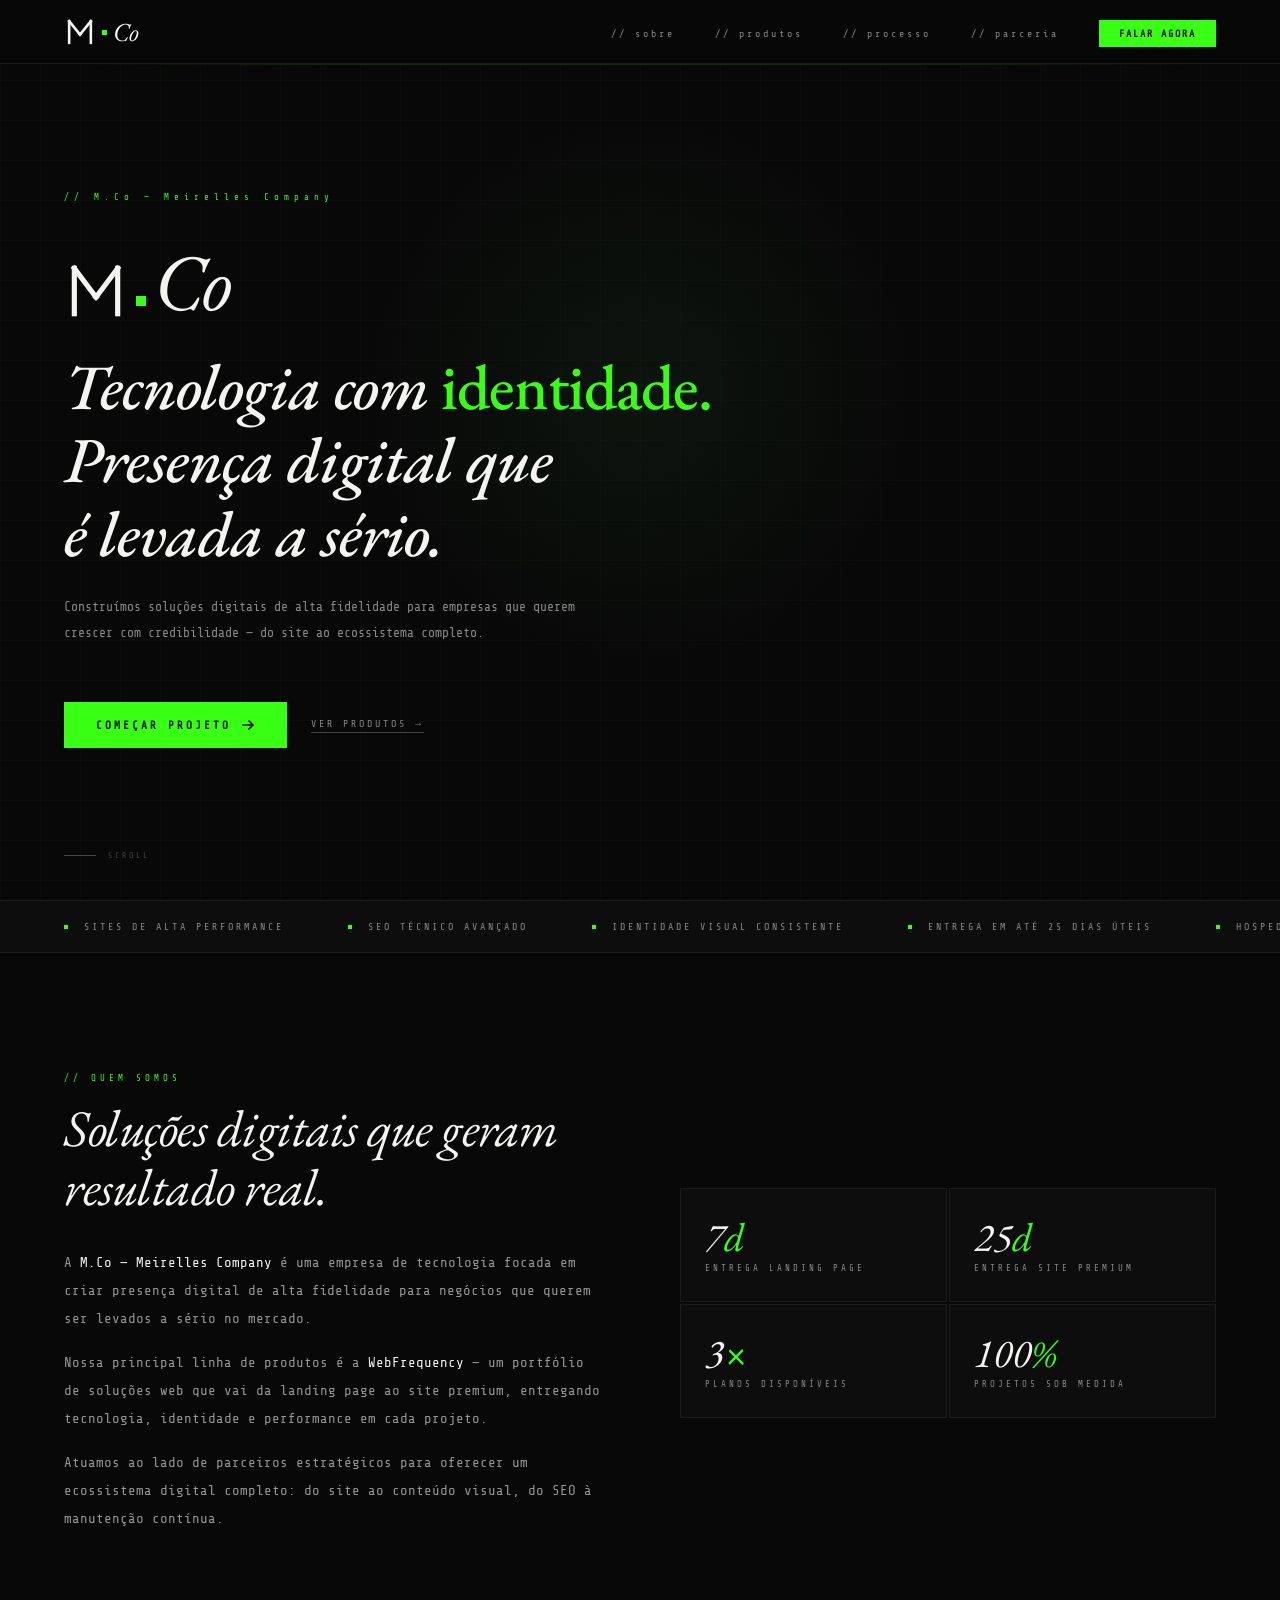
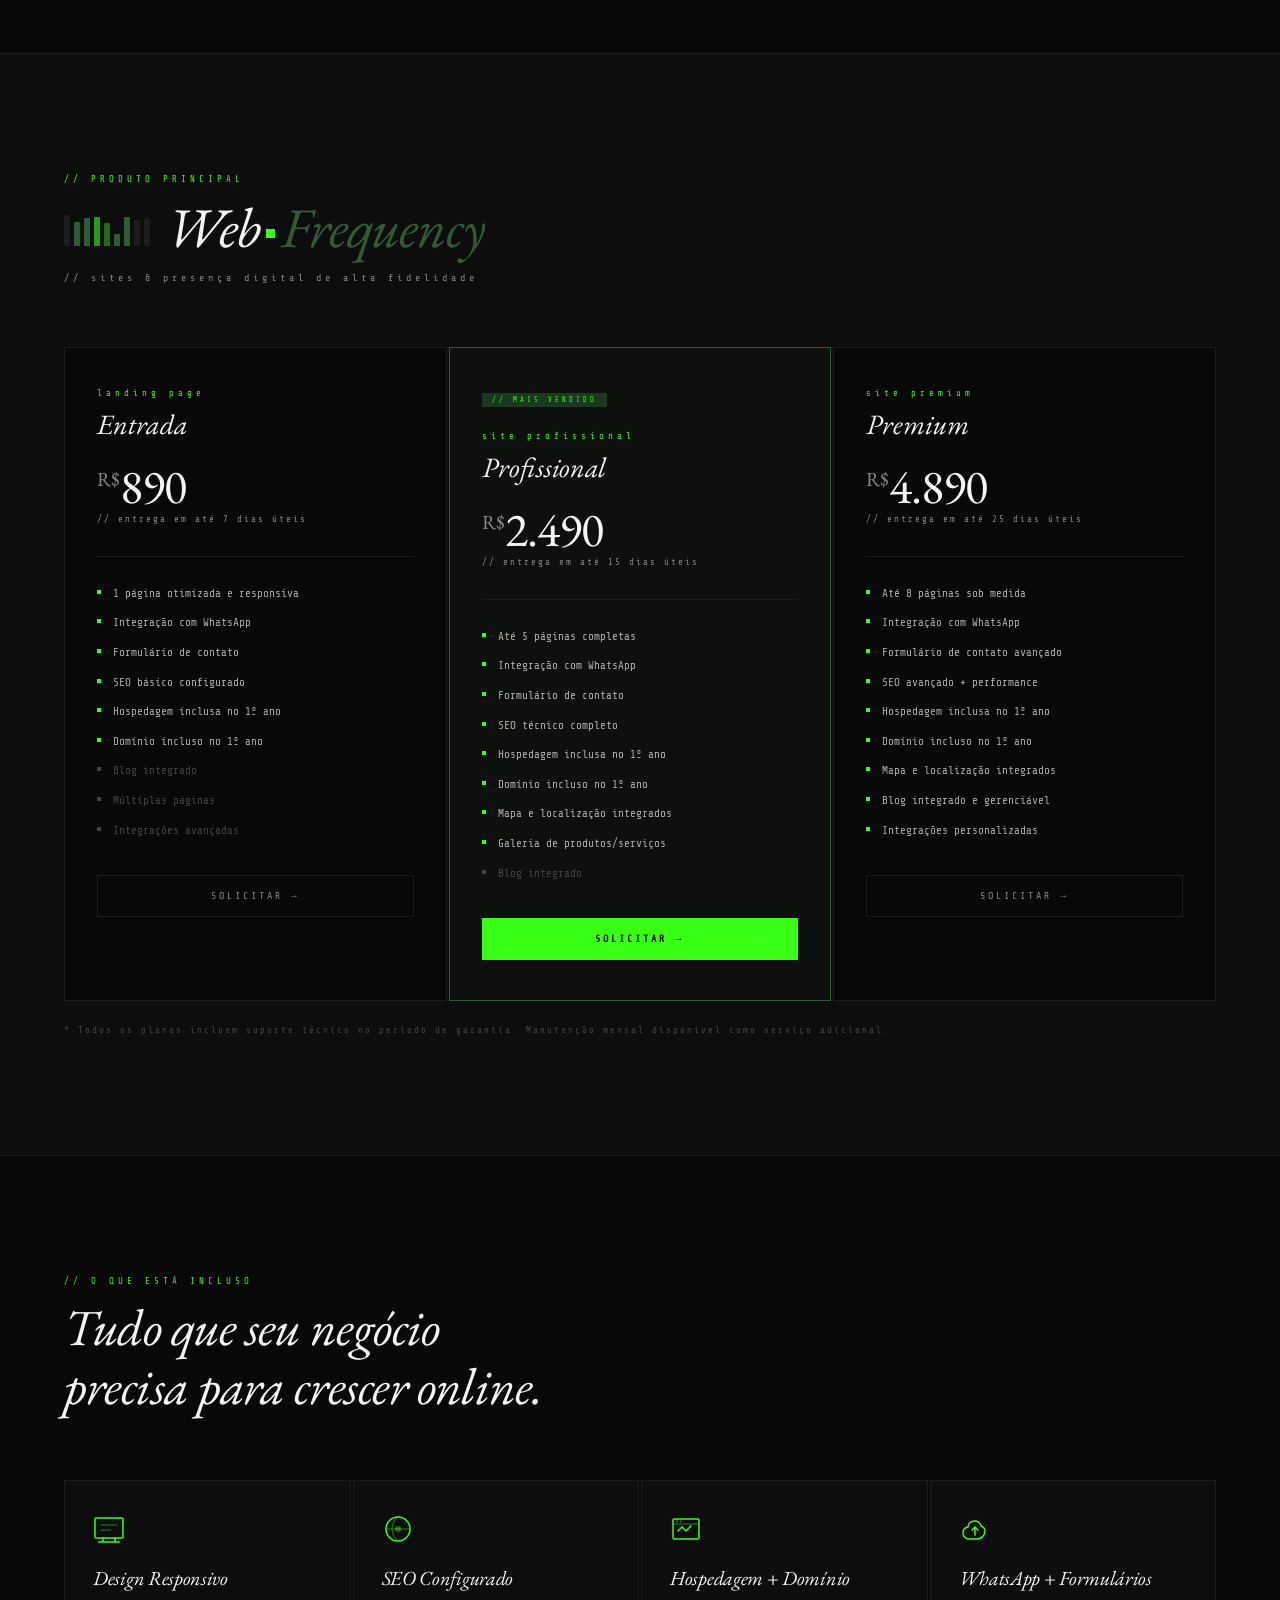
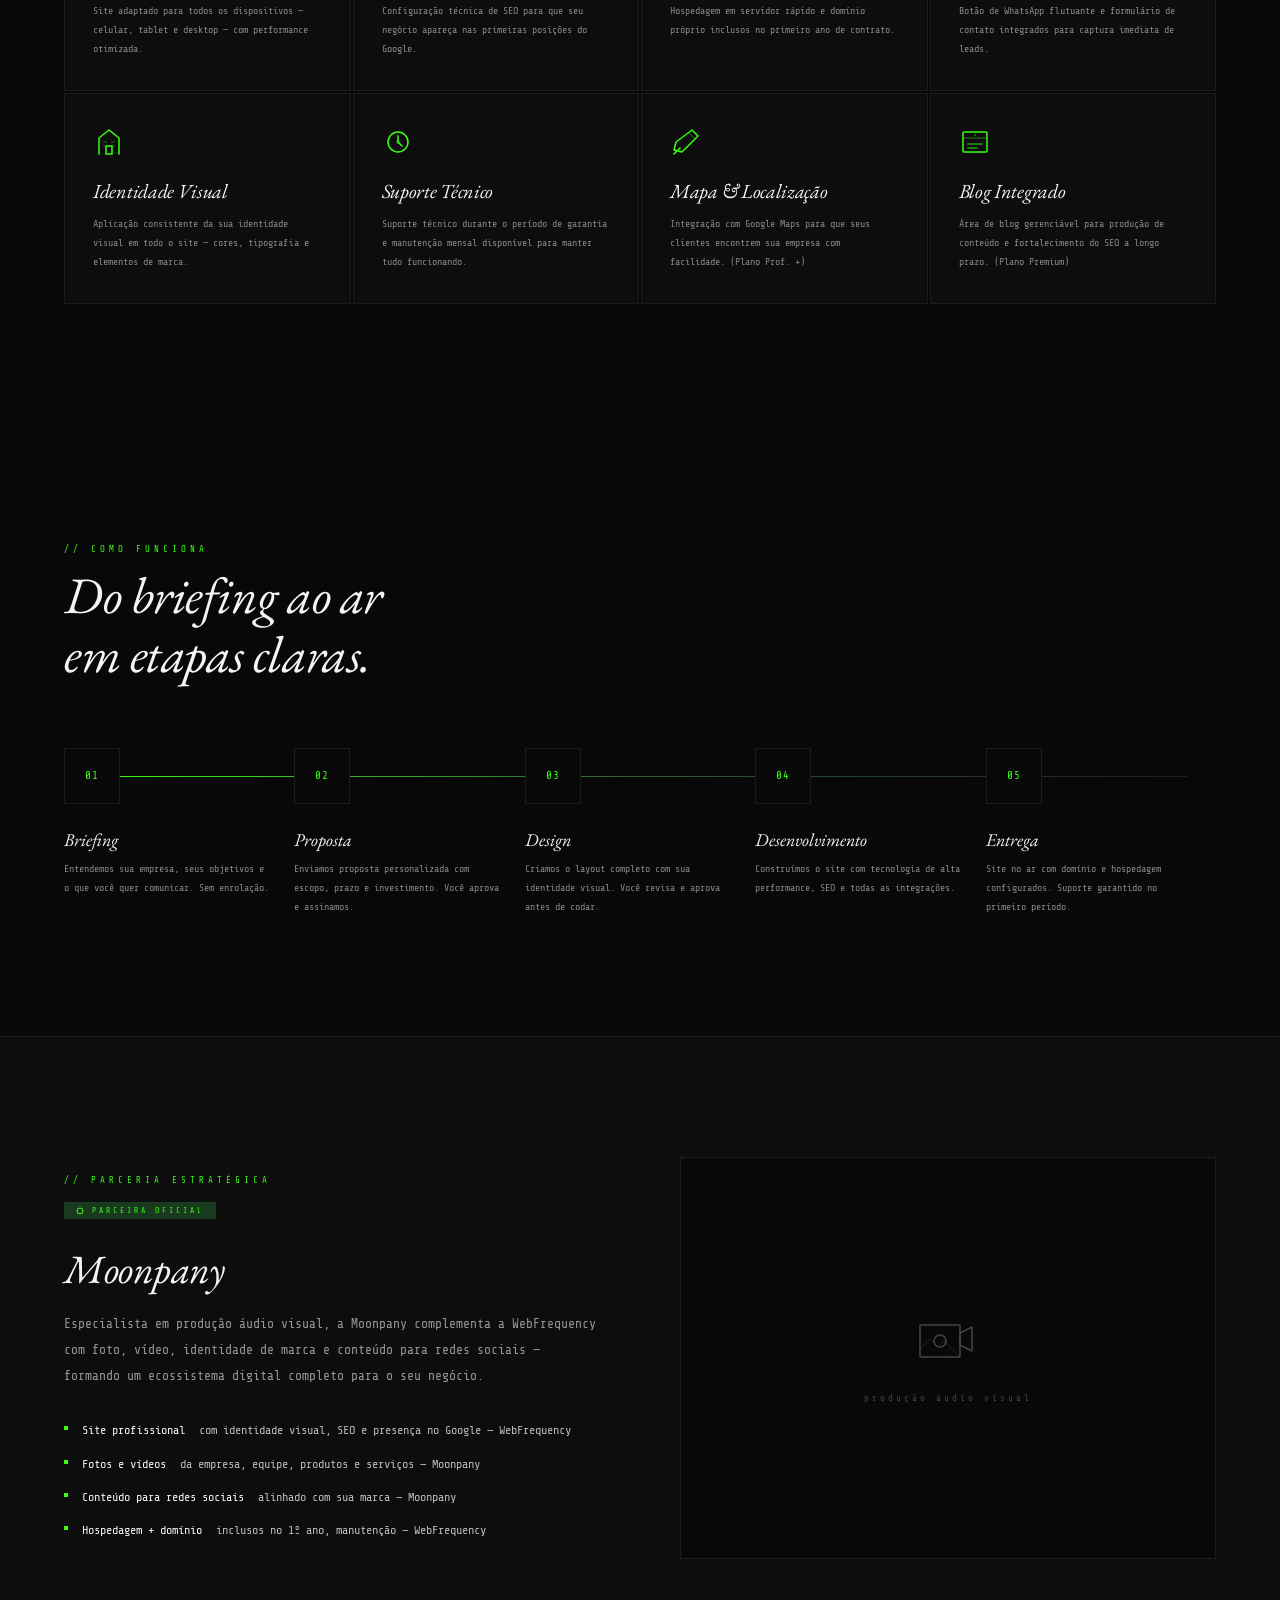
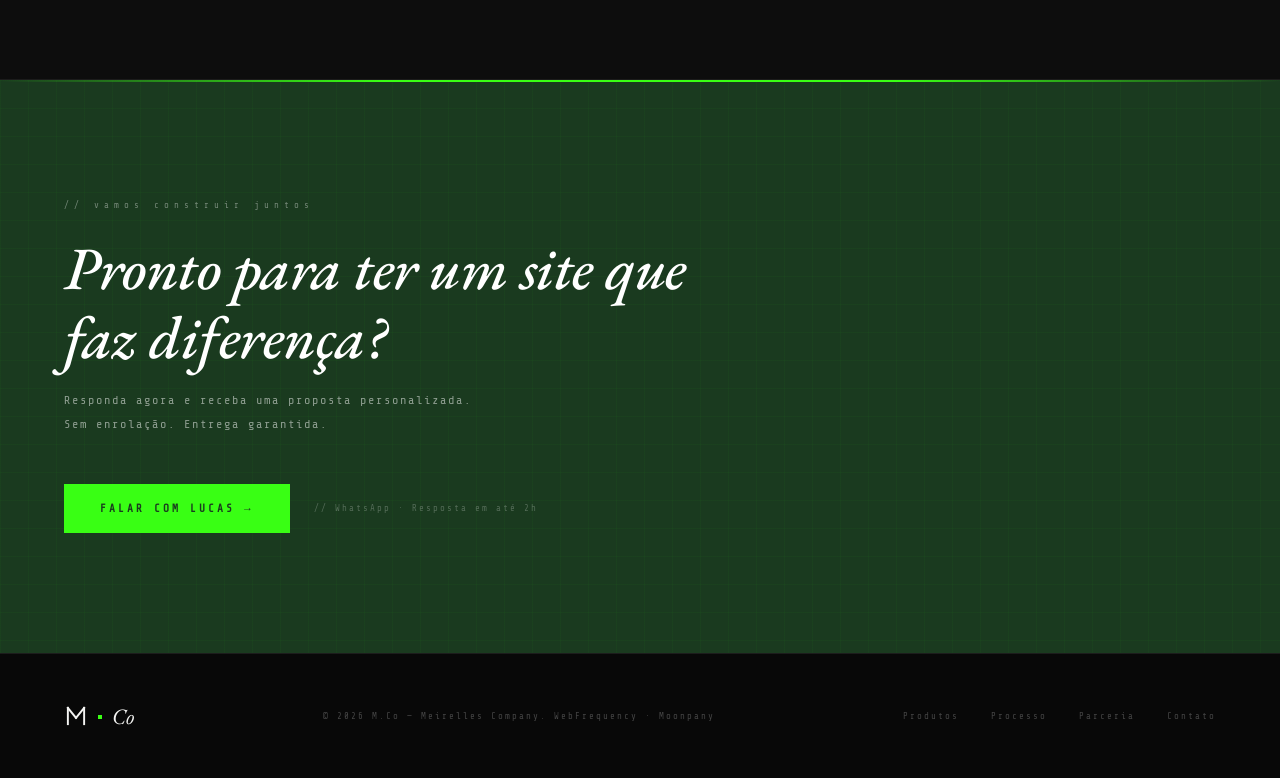
==== Index.html @ e3009887 "Add files via upload" ====
<!DOCTYPE html>
<html lang="pt-BR">
<head>
<meta charset="UTF-8">
<meta name="viewport" content="width=device-width, initial-scale=1.0">
<title>M.Co — Tecnologia com Identidade</title>
<link href="https://fonts.googleapis.com/css2?family=EB+Garamond:ital,wght@0,400;0,500;0,600;1,400;1,500;1,600&family=Share+Tech+Mono&display=swap" rel="stylesheet">
<style>
:root {
  --black:    #080808;
  --ink:      #0D0D0D;
  --white:    #F4F4F2;
  --neon:     #39FF14;
  --green:    #1A3A1F;
  --green-m:  #2D5C35;
  --gray:     #888;
  --gray-dim: #444;
  --border:   #1C1C1C;
  --border-2: #242424;
}

* { margin: 0; padding: 0; box-sizing: border-box; -webkit-font-smoothing: antialiased; }

html { scroll-behavior: smooth; }

body {
  background: var(--black);
  color: var(--white);
  font-family: 'Share Tech Mono', monospace;
  overflow-x: hidden;
}

/* ── UTILITIES ── */
.neon { color: var(--neon); }
.label {
  font-size: 9px;
  color: var(--neon);
  letter-spacing: 4px;
  text-transform: uppercase;
}
.section-divider {
  width: 100%;
  height: 1px;
  background: var(--border);
}

/* ── NAV ── */
nav {
  position: fixed;
  top: 0; left: 0; right: 0;
  z-index: 100;
  display: flex;
  align-items: center;
  justify-content: space-between;
  padding: 0 64px;
  height: 64px;
  background: rgba(8,8,8,0.85);
  backdrop-filter: blur(12px);
  border-bottom: 1px solid var(--border);
}

.nav-logo {
  display: flex;
  align-items: center;
  gap: 6px;
  text-decoration: none;
}

.nav-logo svg { flex-shrink: 0; }

.nav-logo-dot {
  width: 5px; height: 5px;
  background: var(--neon);
  margin-bottom: -2px;
}

.nav-logo-co {
  font-family: 'EB Garamond', serif;
  font-style: italic;
  font-size: 26px;
  color: var(--white);
  line-height: 1;
  letter-spacing: -0.5px;
}

.nav-links {
  display: flex;
  align-items: center;
  gap: 40px;
  list-style: none;
}

.nav-links a {
  font-size: 10px;
  color: var(--gray);
  text-decoration: none;
  letter-spacing: 3px;
  transition: color 0.2s;
}

.nav-links a:hover { color: var(--white); }

.nav-cta {
  background: var(--neon) !important;
  color: var(--black) !important;
  padding: 8px 20px !important;
  font-weight: 700 !important;
  letter-spacing: 2px !important;
}

/* ── HERO ── */
.hero {
  min-height: 100vh;
  display: flex;
  flex-direction: column;
  justify-content: center;
  padding: 120px 64px 80px;
  position: relative;
  overflow: hidden;
}

/* Grid background */
.hero::before {
  content: '';
  position: absolute; inset: 0;
  background-image:
    linear-gradient(rgba(57,255,20,.025) 1px, transparent 1px),
    linear-gradient(90deg, rgba(57,255,20,.025) 1px, transparent 1px);
  background-size: 40px 40px;
  pointer-events: none;
}

/* Neon top line */
.hero::after {
  content: '';
  position: absolute;
  top: 64px; left: 0; right: 0;
  height: 1px;
  background: linear-gradient(90deg, transparent 5%, var(--neon) 30%, var(--neon) 70%, transparent 95%);
  opacity: 0.15;
  pointer-events: none;
}

.hero-glow {
  position: absolute;
  top: 10%; left: 50%;
  transform: translateX(-50%);
  width: 600px; height: 600px;
  background: radial-gradient(circle, rgba(26,58,31,.25) 0%, transparent 65%);
  pointer-events: none;
}

.hero-inner {
  position: relative;
  z-index: 1;
  max-width: 1200px;
}

.hero-eyebrow {
  font-size: 9px;
  color: var(--neon);
  letter-spacing: 5px;
  margin-bottom: 40px;
  opacity: 0;
  animation: fadeUp 0.8s 0.2s forwards;
}

.hero-logo-mark {
  display: flex;
  align-items: flex-end;
  gap: 8px;
  margin-bottom: 28px;
  opacity: 0;
  animation: fadeUp 0.8s 0.35s forwards;
}

.hero-dot {
  width: 10px; height: 10px;
  background: var(--neon);
  flex-shrink: 0;
  margin-bottom: 16px;
}

.hero-co {
  font-family: 'EB Garamond', serif;
  font-style: italic;
  font-size: 80px;
  font-weight: 400;
  color: var(--white);
  line-height: 1;
  letter-spacing: -2px;
}

.hero-headline {
  font-family: 'EB Garamond', serif;
  font-style: italic;
  font-size: clamp(36px, 5vw, 64px);
  font-weight: 500;
  color: var(--white);
  line-height: 1.15;
  letter-spacing: -1px;
  max-width: 780px;
  margin-bottom: 24px;
  opacity: 0;
  animation: fadeUp 0.8s 0.5s forwards;
}

.hero-headline em {
  font-style: normal;
  color: var(--neon);
}

.hero-sub {
  font-size: 13px;
  color: rgba(244,244,242,.55);
  line-height: 2;
  max-width: 520px;
  margin-bottom: 56px;
  opacity: 0;
  animation: fadeUp 0.8s 0.65s forwards;
}

.hero-actions {
  display: flex;
  align-items: center;
  gap: 24px;
  opacity: 0;
  animation: fadeUp 0.8s 0.8s forwards;
}

.btn-primary {
  display: inline-flex;
  align-items: center;
  gap: 10px;
  background: var(--neon);
  color: var(--black);
  text-decoration: none;
  font-size: 11px;
  font-weight: 700;
  letter-spacing: 3px;
  padding: 16px 32px;
  transition: opacity 0.2s, transform 0.2s;
}

.btn-primary:hover { opacity: 0.88; transform: translateY(-1px); }

.btn-ghost {
  display: inline-flex;
  align-items: center;
  gap: 8px;
  color: var(--gray);
  text-decoration: none;
  font-size: 10px;
  letter-spacing: 3px;
  border-bottom: 1px solid var(--gray-dim);
  padding-bottom: 2px;
  transition: color 0.2s, border-color 0.2s;
}

.btn-ghost:hover { color: var(--white); border-color: var(--white); }

.hero-scroll {
  position: absolute;
  bottom: 40px;
  left: 64px;
  display: flex;
  align-items: center;
  gap: 12px;
  opacity: 0;
  animation: fadeUp 0.8s 1.1s forwards;
}

.scroll-line {
  width: 32px; height: 1px;
  background: var(--gray-dim);
}

.scroll-text {
  font-size: 8px;
  color: var(--gray-dim);
  letter-spacing: 3px;
}

/* ── MANIFESTO STRIP ── */
.strip {
  border-top: 1px solid var(--border);
  border-bottom: 1px solid var(--border);
  padding: 20px 64px;
  display: flex;
  align-items: center;
  gap: 64px;
  overflow: hidden;
  background: var(--ink);
}

.strip-item {
  display: flex;
  align-items: center;
  gap: 16px;
  white-space: nowrap;
  flex-shrink: 0;
}

.strip-dot {
  width: 4px; height: 4px;
  background: var(--neon);
  flex-shrink: 0;
}

.strip-text {
  font-size: 10px;
  color: var(--gray);
  letter-spacing: 3px;
}

/* ── SECTION BASE ── */
section {
  padding: 120px 64px;
  position: relative;
}

.section-header {
  margin-bottom: 64px;
}

.section-title {
  font-family: 'EB Garamond', serif;
  font-style: italic;
  font-size: clamp(32px, 4vw, 52px);
  font-weight: 400;
  color: var(--white);
  line-height: 1.15;
  letter-spacing: -0.5px;
  margin-top: 12px;
}

/* ── SOBRE / INTRO ── */
.sobre-grid {
  display: grid;
  grid-template-columns: 1fr 1fr;
  gap: 80px;
  align-items: center;
  max-width: 1200px;
}

.sobre-body {
  font-size: 14px;
  color: rgba(244,244,242,.6);
  line-height: 2;
}

.sobre-body p + p { margin-top: 16px; }

.sobre-body strong { color: var(--white); font-weight: 400; }

.sobre-stats {
  display: grid;
  grid-template-columns: 1fr 1fr;
  gap: 2px;
}

.stat-card {
  background: var(--ink);
  border: 1px solid var(--border);
  padding: 28px 24px;
  position: relative;
  overflow: hidden;
}

.stat-card::before {
  content: '';
  position: absolute;
  top: 0; left: 0;
  width: 2px; height: 100%;
  background: var(--neon);
  opacity: 0;
  transition: opacity 0.3s;
}

.stat-card:hover::before { opacity: 1; }

.stat-num {
  font-family: 'EB Garamond', serif;
  font-style: italic;
  font-size: 40px;
  color: var(--white);
  line-height: 1;
  margin-bottom: 6px;
}

.stat-num span { color: var(--neon); }

.stat-label {
  font-size: 9px;
  color: var(--gray);
  letter-spacing: 3px;
}

/* ── WEBFREQUENCY ── */
.wf-section {
  background: var(--ink);
  border-top: 1px solid var(--border);
  border-bottom: 1px solid var(--border);
}

.wf-header {
  display: flex;
  align-items: center;
  gap: 16px;
  margin-bottom: 16px;
}

.wf-eq {
  display: flex;
  align-items: flex-end;
  gap: 4px;
  height: 36px;
}

.eq-bar { border-radius: 1px 1px 0 0; transition: height 0.4s ease; }

.wf-name {
  font-family: 'EB Garamond', serif;
  font-style: italic;
  font-size: clamp(36px, 5vw, 56px);
  font-weight: 400;
  line-height: 1;
  letter-spacing: -1px;
}

.wf-name .web { color: var(--white); }
.wf-name .sep {
  display: inline-block;
  width: 9px; height: 9px;
  background: var(--neon);
  margin: 0 6px 4px;
  vertical-align: middle;
}
.wf-name .freq { color: var(--green-m); }

.wf-tagline {
  font-size: 10px;
  color: var(--gray);
  letter-spacing: 4px;
  margin-bottom: 64px;
}

/* Planos */
.plans-grid {
  display: grid;
  grid-template-columns: repeat(3, 1fr);
  gap: 2px;
  max-width: 1200px;
}

.plan-card {
  background: var(--black);
  border: 1px solid var(--border);
  padding: 40px 32px;
  position: relative;
  overflow: hidden;
  transition: border-color 0.3s;
  cursor: default;
}

.plan-card:hover { border-color: var(--gray-dim); }

.plan-card.featured {
  border-color: var(--green-m);
  background: rgba(26,58,31,.08);
}

.plan-card.featured:hover { border-color: var(--neon); }

.plan-badge {
  display: inline-block;
  background: var(--green);
  color: var(--neon);
  font-size: 7px;
  letter-spacing: 3px;
  padding: 3px 10px;
  margin-bottom: 24px;
}

.plan-name-label {
  font-size: 9px;
  color: var(--neon);
  letter-spacing: 4px;
  margin-bottom: 8px;
}

.plan-name {
  font-family: 'EB Garamond', serif;
  font-style: italic;
  font-size: 28px;
  color: var(--white);
  margin-bottom: 4px;
}

.plan-price {
  font-family: 'EB Garamond', serif;
  font-size: 48px;
  color: var(--white);
  line-height: 1;
  margin: 20px 0 4px;
  letter-spacing: -1px;
}

.plan-price sup {
  font-size: 20px;
  vertical-align: super;
  letter-spacing: 0;
  color: var(--gray);
}

.plan-prazo {
  font-size: 9px;
  color: var(--gray);
  letter-spacing: 2px;
  margin-bottom: 32px;
}

.plan-divider {
  height: 1px;
  background: var(--border);
  margin-bottom: 28px;
}

.plan-features {
  list-style: none;
  display: flex;
  flex-direction: column;
  gap: 12px;
}

.plan-features li {
  display: flex;
  align-items: flex-start;
  gap: 12px;
  font-size: 11px;
  color: rgba(244,244,242,.7);
  line-height: 1.6;
}

.plan-features li::before {
  content: '';
  display: block;
  width: 4px; height: 4px;
  background: var(--neon);
  flex-shrink: 0;
  margin-top: 5px;
}

.plan-features li.muted { color: var(--gray-dim); }
.plan-features li.muted::before { background: var(--gray-dim); }

.plan-cta {
  display: block;
  text-align: center;
  margin-top: 36px;
  padding: 14px;
  font-size: 10px;
  letter-spacing: 3px;
  text-decoration: none;
  border: 1px solid var(--border);
  color: var(--gray);
  transition: all 0.2s;
}

.plan-cta:hover {
  border-color: var(--neon);
  color: var(--neon);
}

.plan-card.featured .plan-cta {
  background: var(--neon);
  border-color: var(--neon);
  color: var(--black);
  font-weight: 700;
}

.plan-card.featured .plan-cta:hover { opacity: 0.88; }

/* ── INCLUSO ── */
.incluso-grid {
  display: grid;
  grid-template-columns: repeat(4, 1fr);
  gap: 2px;
  max-width: 1200px;
}

.incluso-card {
  background: var(--ink);
  border: 1px solid var(--border);
  padding: 32px 28px;
  position: relative;
  overflow: hidden;
  transition: border-color 0.3s;
}

.incluso-card:hover { border-color: var(--gray-dim); }

.incluso-icon {
  margin-bottom: 20px;
}

.incluso-icon svg { display: block; }

.incluso-title {
  font-family: 'EB Garamond', serif;
  font-style: italic;
  font-size: 20px;
  color: var(--white);
  margin-bottom: 10px;
  letter-spacing: -0.3px;
}

.incluso-desc {
  font-size: 10px;
  color: var(--gray);
  line-height: 1.9;
}

/* ── PROCESSO ── */
.processo-section { background: var(--black); }

.processo-steps {
  display: grid;
  grid-template-columns: repeat(5, 1fr);
  gap: 0;
  max-width: 1200px;
  position: relative;
}

.processo-steps::before {
  content: '';
  position: absolute;
  top: 28px; left: 28px; right: 28px;
  height: 1px;
  background: linear-gradient(90deg, var(--neon), var(--green-m), var(--border));
  pointer-events: none;
}

.step {
  padding: 0 24px 0 0;
  position: relative;
  z-index: 1;
}

.step-num {
  width: 56px; height: 56px;
  border: 1px solid var(--border);
  display: flex;
  align-items: center;
  justify-content: center;
  font-size: 11px;
  color: var(--neon);
  letter-spacing: 1px;
  background: var(--black);
  margin-bottom: 24px;
}

.step-title {
  font-family: 'EB Garamond', serif;
  font-style: italic;
  font-size: 18px;
  color: var(--white);
  margin-bottom: 8px;
}

.step-desc {
  font-size: 10px;
  color: var(--gray);
  line-height: 1.9;
}

/* ── MOONPANY PARCERIA ── */
.moonpany-section {
  background: var(--ink);
  border-top: 1px solid var(--border);
  border-bottom: 1px solid var(--border);
}

.moonpany-inner {
  display: grid;
  grid-template-columns: 1fr 1fr;
  gap: 80px;
  align-items: center;
  max-width: 1200px;
}

.moonpany-badge {
  display: inline-flex;
  align-items: center;
  gap: 8px;
  background: var(--green);
  color: var(--neon);
  font-size: 8px;
  letter-spacing: 3px;
  padding: 4px 12px;
  margin-bottom: 24px;
}

.moonpany-title {
  font-family: 'EB Garamond', serif;
  font-style: italic;
  font-size: 40px;
  color: var(--white);
  letter-spacing: -0.5px;
  margin-bottom: 16px;
}

.moonpany-desc {
  font-size: 13px;
  color: rgba(244,244,242,.6);
  line-height: 2;
  margin-bottom: 32px;
}

.moonpany-list {
  list-style: none;
  display: flex;
  flex-direction: column;
  gap: 14px;
}

.moonpany-list li {
  display: flex;
  align-items: flex-start;
  gap: 14px;
  font-size: 12px;
  color: rgba(244,244,242,.75);
  line-height: 1.6;
}

.moonpany-list li::before {
  content: '';
  display: block;
  width: 4px; height: 4px;
  background: var(--neon);
  flex-shrink: 0;
  margin-top: 5px;
}

.moonpany-list li strong { color: var(--white); font-weight: 400; }

.moonpany-visual {
  background: var(--black);
  border: 1px solid var(--border);
  aspect-ratio: 4/3;
  display: flex;
  align-items: center;
  justify-content: center;
  position: relative;
  overflow: hidden;
}

.moonpany-visual::before {
  content: '';
  position: absolute; inset: 0;
  background-image:
    linear-gradient(rgba(57,255,20,.02) 1px, transparent 1px),
    linear-gradient(90deg, rgba(57,255,20,.02) 1px, transparent 1px);
  background-size: 24px 24px;
}

.moonpany-placeholder {
  position: relative;
  z-index: 1;
  text-align: center;
}

.moonpany-placeholder p {
  font-size: 9px;
  color: var(--gray-dim);
  letter-spacing: 3px;
  margin-top: 12px;
}

/* ── CTA ── */
.cta-section {
  background: var(--green);
  position: relative;
  overflow: hidden;
  padding: 120px 64px;
}

.cta-section::before {
  content: '';
  position: absolute;
  top: 0; left: 0; right: 0;
  height: 2px;
  background: linear-gradient(90deg, transparent, var(--neon) 30%, var(--neon) 70%, transparent);
}

.cta-section::after {
  content: '';
  position: absolute; inset: 0;
  background-image:
    linear-gradient(rgba(57,255,20,.03) 1px, transparent 1px),
    linear-gradient(90deg, rgba(57,255,20,.03) 1px, transparent 1px);
  background-size: 28px 28px;
  pointer-events: none;
}

.cta-inner {
  position: relative;
  z-index: 1;
  max-width: 700px;
}

.cta-eyebrow {
  font-size: 9px;
  color: rgba(255,255,255,.4);
  letter-spacing: 5px;
  margin-bottom: 24px;
}

.cta-title {
  font-family: 'EB Garamond', serif;
  font-style: italic;
  font-size: clamp(36px, 5vw, 60px);
  font-weight: 500;
  color: #fff;
  line-height: 1.15;
  letter-spacing: -0.5px;
  margin-bottom: 16px;
}

.cta-sub {
  font-size: 12px;
  color: rgba(255,255,255,.5);
  letter-spacing: 2px;
  line-height: 2;
  margin-bottom: 48px;
}

.cta-actions {
  display: flex;
  align-items: center;
  gap: 24px;
  flex-wrap: wrap;
}

.cta-btn {
  display: inline-flex;
  align-items: center;
  gap: 10px;
  background: var(--neon);
  color: var(--green);
  text-decoration: none;
  font-size: 11px;
  font-weight: 700;
  letter-spacing: 3px;
  padding: 18px 36px;
  transition: opacity 0.2s;
}

.cta-btn:hover { opacity: 0.88; }

.cta-note {
  font-size: 9px;
  color: rgba(255,255,255,.25);
  letter-spacing: 2px;
}

/* ── FOOTER ── */
footer {
  background: var(--black);
  border-top: 1px solid var(--border);
  padding: 48px 64px;
  display: flex;
  align-items: center;
  justify-content: space-between;
}

.footer-logo {
  display: flex;
  align-items: center;
  gap: 6px;
}

.footer-logo-co {
  font-family: 'EB Garamond', serif;
  font-style: italic;
  font-size: 22px;
  color: var(--white);
}

.footer-copy {
  font-size: 9px;
  color: var(--gray-dim);
  letter-spacing: 2px;
}

.footer-links {
  display: flex;
  gap: 32px;
}

.footer-links a {
  font-size: 9px;
  color: var(--gray-dim);
  text-decoration: none;
  letter-spacing: 2px;
  transition: color 0.2s;
}

.footer-links a:hover { color: var(--gray); }

/* ── ANIMATIONS ── */
@keyframes fadeUp {
  from { opacity: 0; transform: translateY(20px); }
  to   { opacity: 1; transform: translateY(0); }
}

@keyframes eqPulse {
  0%, 100% { height: var(--h1); }
  50% { height: var(--h2); }
}

.reveal {
  opacity: 0;
  transform: translateY(24px);
  transition: opacity 0.7s ease, transform 0.7s ease;
}

.reveal.visible {
  opacity: 1;
  transform: translateY(0);
}

/* ── RESPONSIVE (tablet) ── */
@media (max-width: 1024px) {
  nav { padding: 0 32px; }
  .nav-links { display: none; }
  section { padding: 80px 32px; }
  .hero { padding: 100px 32px 60px; }
  .strip { padding: 16px 32px; gap: 32px; }
  .sobre-grid { grid-template-columns: 1fr; gap: 48px; }
  .plans-grid { grid-template-columns: 1fr; max-width: 480px; }
  .incluso-grid { grid-template-columns: 1fr 1fr; }
  .processo-steps { grid-template-columns: 1fr 1fr; }
  .processo-steps::before { display: none; }
  .moonpany-inner { grid-template-columns: 1fr; gap: 40px; }
  .cta-section { padding: 80px 32px; }
  footer { padding: 40px 32px; flex-direction: column; gap: 24px; text-align: center; }
  .footer-logo { justify-content: center; }
}

@media (max-width: 640px) {
  section { padding: 64px 24px; }
  .hero { padding: 80px 24px 40px; }
  .hero-co { font-size: 56px; }
  .strip { display: none; }
  .incluso-grid { grid-template-columns: 1fr; }
  .processo-steps { grid-template-columns: 1fr; }
  .hero-scroll { left: 24px; }
  footer { padding: 32px 24px; }
  .footer-links { flex-direction: column; align-items: center; gap: 12px; }
}
</style>
</head>
<body>

<!-- ══ NAV ══ -->
<nav>
  <a href="#" class="nav-logo">
    <svg width="32" height="32" viewBox="0 0 62 62" fill="none">
      <line x1="10" y1="52" x2="10" y2="10" stroke="#F4F4F2" stroke-width="5" stroke-linecap="square"/>
      <line x1="10" y1="10" x2="31" y2="36" stroke="#F4F4F2" stroke-width="5" stroke-linecap="square"/>
      <line x1="31" y1="36" x2="52" y2="10" stroke="#F4F4F2" stroke-width="5" stroke-linecap="square"/>
      <line x1="52" y1="10" x2="52" y2="52" stroke="#F4F4F2" stroke-width="5" stroke-linecap="square"/>
    </svg>
    <div class="nav-logo-dot"></div>
    <span class="nav-logo-co">Co</span>
  </a>
  <ul class="nav-links">
    <li><a href="#sobre">// sobre</a></li>
    <li><a href="#webfrequency">// produtos</a></li>
    <li><a href="#processo">// processo</a></li>
    <li><a href="#parceria">// parceria</a></li>
    <li><a href="#contato" class="nav-cta">FALAR AGORA</a></li>
  </ul>
</nav>

<!-- ══ HERO ══ -->
<div class="hero" id="hero">
  <div class="hero-glow"></div>
  <div class="hero-inner">
    <div class="hero-eyebrow">// M.Co — Meirelles Company</div>
    <div class="hero-logo-mark">
      <svg width="64" height="64" viewBox="0 0 62 62" fill="none">
        <line x1="10" y1="54" x2="10" y2="10" stroke="#F4F4F2" stroke-width="5" stroke-linecap="square"/>
        <line x1="10" y1="10" x2="31" y2="38" stroke="#F4F4F2" stroke-width="5" stroke-linecap="square"/>
        <line x1="31" y1="38" x2="52" y2="10" stroke="#F4F4F2" stroke-width="5" stroke-linecap="square"/>
        <line x1="52" y1="10" x2="52" y2="54" stroke="#F4F4F2" stroke-width="5" stroke-linecap="square"/>
      </svg>
      <div class="hero-dot"></div>
      <span class="hero-co">Co</span>
    </div>
    <h1 class="hero-headline">
      Tecnologia com <em>identidade.</em><br>
      Presença digital que<br>é levada a sério.
    </h1>
    <p class="hero-sub">
      Construímos soluções digitais de alta fidelidade para empresas que
      querem crescer com credibilidade — do site ao ecossistema completo.
    </p>
    <div class="hero-actions">
      <a href="#contato" class="btn-primary">
        COMEÇAR PROJETO
        <svg width="14" height="14" viewBox="0 0 14 14" fill="none">
          <path d="M2 7h10M8 3l4 4-4 4" stroke="#080808" stroke-width="1.5" stroke-linecap="square"/>
        </svg>
      </a>
      <a href="#webfrequency" class="btn-ghost">VER PRODUTOS →</a>
    </div>
  </div>
  <div class="hero-scroll">
    <div class="scroll-line"></div>
    <span class="scroll-text">SCROLL</span>
  </div>
</div>

<!-- ══ STRIP ══ -->
<div class="strip">
  <div class="strip-item"><div class="strip-dot"></div><span class="strip-text">SITES DE ALTA PERFORMANCE</span></div>
  <div class="strip-item"><div class="strip-dot"></div><span class="strip-text">SEO TÉCNICO AVANÇADO</span></div>
  <div class="strip-item"><div class="strip-dot"></div><span class="strip-text">IDENTIDADE VISUAL CONSISTENTE</span></div>
  <div class="strip-item"><div class="strip-dot"></div><span class="strip-text">ENTREGA EM ATÉ 25 DIAS ÚTEIS</span></div>
  <div class="strip-item"><div class="strip-dot"></div><span class="strip-text">HOSPEDAGEM + DOMÍNIO INCLUSOS</span></div>
  <div class="strip-item"><div class="strip-dot"></div><span class="strip-text">SUPORTE E MANUTENÇÃO MENSAL</span></div>
  <div class="strip-item"><div class="strip-dot"></div><span class="strip-text">SITES DE ALTA PERFORMANCE</span></div>
  <div class="strip-item"><div class="strip-dot"></div><span class="strip-text">SEO TÉCNICO AVANÇADO</span></div>
</div>

<!-- ══ SOBRE ══ -->
<section id="sobre">
  <div class="sobre-grid">
    <div class="reveal">
      <div class="label" style="margin-bottom: 16px;">// quem somos</div>
      <h2 class="section-title">Soluções digitais que geram resultado real.</h2>
      <div style="height:32px"></div>
      <div class="sobre-body">
        <p>A <strong>M.Co — Meirelles Company</strong> é uma empresa de tecnologia focada em criar presença digital de alta fidelidade para negócios que querem ser levados a sério no mercado.</p>
        <p>Nossa principal linha de produtos é a <strong>WebFrequency</strong> — um portfólio de soluções web que vai da landing page ao site premium, entregando tecnologia, identidade e performance em cada projeto.</p>
        <p>Atuamos ao lado de parceiros estratégicos para oferecer um ecossistema digital completo: do site ao conteúdo visual, do SEO à manutenção contínua.</p>
      </div>
    </div>
    <div class="sobre-stats reveal" style="transition-delay: 0.15s;">
      <div class="stat-card">
        <div class="stat-num">7<span>d</span></div>
        <div class="stat-label">ENTREGA LANDING PAGE</div>
      </div>
      <div class="stat-card">
        <div class="stat-num">25<span>d</span></div>
        <div class="stat-label">ENTREGA SITE PREMIUM</div>
      </div>
      <div class="stat-card">
        <div class="stat-num">3<span>×</span></div>
        <div class="stat-label">PLANOS DISPONÍVEIS</div>
      </div>
      <div class="stat-card">
        <div class="stat-num">100<span>%</span></div>
        <div class="stat-label">PROJETOS SOB MEDIDA</div>
      </div>
    </div>
  </div>
</section>

<!-- ══ WEBFREQUENCY ══ -->
<section id="webfrequency" class="wf-section">
  <div class="reveal">
    <div class="label" style="margin-bottom: 16px;">// produto principal</div>
    <div class="wf-header">
      <div class="wf-eq" id="wf-eq">
        <div class="eq-bar" style="width:6px;height:35%;background:#1C1C1C;"></div>
        <div class="eq-bar" style="width:6px;height:55%;background:var(--green-m);"></div>
        <div class="eq-bar" style="width:6px;height:90%;background:var(--green-m);"></div>
        <div class="eq-bar" style="width:6px;height:65%;background:var(--neon);opacity:.6;"></div>
        <div class="eq-bar" style="width:6px;height:100%;background:var(--neon);opacity:.4;"></div>
        <div class="eq-bar" style="width:6px;height:75%;background:var(--green-m);"></div>
        <div class="eq-bar" style="width:6px;height:90%;background:var(--green-m);"></div>
        <div class="eq-bar" style="width:6px;height:55%;background:#1C1C1C;"></div>
        <div class="eq-bar" style="width:6px;height:35%;background:#1C1C1C;"></div>
      </div>
      <div class="wf-name">
        <span class="web">Web</span><span class="sep"></span><span class="freq">Frequency</span>
      </div>
    </div>
    <div class="wf-tagline">// sites &amp; presença digital de alta fidelidade</div>
  </div>

  <div class="plans-grid">
    <!-- Landing Page -->
    <div class="plan-card reveal" style="transition-delay: 0.1s;">
      <div class="plan-name-label">landing page</div>
      <div class="plan-name">Entrada</div>
      <div class="plan-price"><sup>R$</sup>890</div>
      <div class="plan-prazo">// entrega em até 7 dias úteis</div>
      <div class="plan-divider"></div>
      <ul class="plan-features">
        <li>1 página otimizada e responsiva</li>
        <li>Integração com WhatsApp</li>
        <li>Formulário de contato</li>
        <li>SEO básico configurado</li>
        <li>Hospedagem inclusa no 1º ano</li>
        <li>Domínio incluso no 1º ano</li>
        <li class="muted">Blog integrado</li>
        <li class="muted">Múltiplas páginas</li>
        <li class="muted">Integrações avançadas</li>
      </ul>
      <a href="#contato" class="plan-cta">SOLICITAR →</a>
    </div>

    <!-- Site Profissional -->
    <div class="plan-card featured reveal" style="transition-delay: 0.2s;">
      <div class="plan-badge">// MAIS VENDIDO</div>
      <div class="plan-name-label">site profissional</div>
      <div class="plan-name">Profissional</div>
      <div class="plan-price"><sup>R$</sup>2.490</div>
      <div class="plan-prazo">// entrega em até 15 dias úteis</div>
      <div class="plan-divider"></div>
      <ul class="plan-features">
        <li>Até 5 páginas completas</li>
        <li>Integração com WhatsApp</li>
        <li>Formulário de contato</li>
        <li>SEO técnico completo</li>
        <li>Hospedagem inclusa no 1º ano</li>
        <li>Domínio incluso no 1º ano</li>
        <li>Mapa e localização integrados</li>
        <li>Galeria de produtos/serviços</li>
        <li class="muted">Blog integrado</li>
      </ul>
      <a href="#contato" class="plan-cta">SOLICITAR →</a>
    </div>

    <!-- Site Premium -->
    <div class="plan-card reveal" style="transition-delay: 0.3s;">
      <div class="plan-name-label">site premium</div>
      <div class="plan-name">Premium</div>
      <div class="plan-price"><sup>R$</sup>4.890</div>
      <div class="plan-prazo">// entrega em até 25 dias úteis</div>
      <div class="plan-divider"></div>
      <ul class="plan-features">
        <li>Até 8 páginas sob medida</li>
        <li>Integração com WhatsApp</li>
        <li>Formulário de contato avançado</li>
        <li>SEO avançado + performance</li>
        <li>Hospedagem inclusa no 1º ano</li>
        <li>Domínio incluso no 1º ano</li>
        <li>Mapa e localização integrados</li>
        <li>Blog integrado e gerenciável</li>
        <li>Integrações personalizadas</li>
      </ul>
      <a href="#contato" class="plan-cta">SOLICITAR →</a>
    </div>
  </div>

  <div style="margin-top:24px; max-width:1200px;">
    <p style="font-size:9px;color:var(--gray-dim);letter-spacing:2px;">
      * Todos os planos incluem suporte técnico no período de garantia. Manutenção mensal disponível como serviço adicional.
    </p>
  </div>
</section>

<!-- ══ INCLUSO ══ -->
<section id="incluso">
  <div class="section-header reveal">
    <div class="label">// o que está incluso</div>
    <h2 class="section-title">Tudo que seu negócio<br>precisa para crescer online.</h2>
  </div>

  <div class="incluso-grid">
    <div class="incluso-card reveal" style="transition-delay:0.05s;">
      <div class="incluso-icon">
        <svg width="32" height="32" viewBox="0 0 32 32" fill="none">
          <rect x="2" y="5" width="28" height="20" rx="1" stroke="#39FF14" stroke-width="1.5"/>
          <path d="M10 25v4M22 25v4M6 29h20" stroke="#39FF14" stroke-width="1.5" stroke-linecap="square"/>
          <path d="M8 12h16M8 17h10" stroke="#39FF14" stroke-width="1" opacity=".5"/>
        </svg>
      </div>
      <div class="incluso-title">Design Responsivo</div>
      <div class="incluso-desc">Site adaptado para todos os dispositivos — celular, tablet e desktop — com performance otimizada.</div>
    </div>
    <div class="incluso-card reveal" style="transition-delay:0.1s;">
      <div class="incluso-icon">
        <svg width="32" height="32" viewBox="0 0 32 32" fill="none">
          <circle cx="16" cy="16" r="12" stroke="#39FF14" stroke-width="1.5"/>
          <path d="M16 4c0 0-6 4-6 12s6 12 6 12" stroke="#39FF14" stroke-width="1" opacity=".5"/>
          <path d="M4 16h24" stroke="#39FF14" stroke-width="1" opacity=".5"/>
          <circle cx="16" cy="16" r="3" fill="#39FF14" opacity=".4"/>
        </svg>
      </div>
      <div class="incluso-title">SEO Configurado</div>
      <div class="incluso-desc">Configuração técnica de SEO para que seu negócio apareça nas primeiras posições do Google.</div>
    </div>
    <div class="incluso-card reveal" style="transition-delay:0.15s;">
      <div class="incluso-icon">
        <svg width="32" height="32" viewBox="0 0 32 32" fill="none">
          <rect x="3" y="6" width="26" height="20" rx="1" stroke="#39FF14" stroke-width="1.5"/>
          <path d="M3 11h26" stroke="#39FF14" stroke-width="1" opacity=".5"/>
          <circle cx="7" cy="8.5" r="1" fill="#39FF14" opacity=".5"/>
          <circle cx="11" cy="8.5" r="1" fill="#39FF14" opacity=".5"/>
          <path d="M8 18l4-4 4 4 5-5" stroke="#39FF14" stroke-width="1.5" stroke-linecap="square"/>
        </svg>
      </div>
      <div class="incluso-title">Hospedagem + Domínio</div>
      <div class="incluso-desc">Hospedagem em servidor rápido e domínio próprio inclusos no primeiro ano de contrato.</div>
    </div>
    <div class="incluso-card reveal" style="transition-delay:0.2s;">
      <div class="incluso-icon">
        <svg width="32" height="32" viewBox="0 0 32 32" fill="none">
          <path d="M26 18c0 4.4-3.6 8-8 8H10c-3.3 0-6-2.7-6-6 0-2.9 2-5.3 4.8-5.9.3-3.4 3.2-6.1 6.7-6.1 3.2 0 5.9 2.2 6.6 5.2C23.8 13.5 26 15.5 26 18z" stroke="#39FF14" stroke-width="1.5"/>
          <path d="M16 22v-8M13 17l3-3 3 3" stroke="#39FF14" stroke-width="1.5" stroke-linecap="square"/>
        </svg>
      </div>
      <div class="incluso-title">WhatsApp + Formulários</div>
      <div class="incluso-desc">Botão de WhatsApp flutuante e formulário de contato integrados para captura imediata de leads.</div>
    </div>
    <div class="incluso-card reveal" style="transition-delay:0.25s;">
      <div class="incluso-icon">
        <svg width="32" height="32" viewBox="0 0 32 32" fill="none">
          <path d="M6 28V12l10-8 10 8v16" stroke="#39FF14" stroke-width="1.5" stroke-linecap="square"/>
          <rect x="13" y="20" width="6" height="8" stroke="#39FF14" stroke-width="1.5"/>
          <path d="M10 16h4M18 16h4M10 20h2M20 20h2" stroke="#39FF14" stroke-width="1" opacity=".4"/>
        </svg>
      </div>
      <div class="incluso-title">Identidade Visual</div>
      <div class="incluso-desc">Aplicação consistente da sua identidade visual em todo o site — cores, tipografia e elementos de marca.</div>
    </div>
    <div class="incluso-card reveal" style="transition-delay:0.3s;">
      <div class="incluso-icon">
        <svg width="32" height="32" viewBox="0 0 32 32" fill="none">
          <circle cx="16" cy="16" r="10" stroke="#39FF14" stroke-width="1.5"/>
          <path d="M16 10v6l4 4" stroke="#39FF14" stroke-width="1.5" stroke-linecap="square"/>
          <circle cx="16" cy="16" r="2" fill="#39FF14" opacity=".4"/>
        </svg>
      </div>
      <div class="incluso-title">Suporte Técnico</div>
      <div class="incluso-desc">Suporte técnico durante o período de garantia e manutenção mensal disponível para manter tudo funcionando.</div>
    </div>
    <div class="incluso-card reveal" style="transition-delay:0.35s;">
      <div class="incluso-icon">
        <svg width="32" height="32" viewBox="0 0 32 32" fill="none">
          <path d="M4 28l6-6M22 4l6 6-16 16-8-2 2-8L22 4z" stroke="#39FF14" stroke-width="1.5" stroke-linecap="square" stroke-linejoin="round"/>
          <path d="M19 7l6 6" stroke="#39FF14" stroke-width="1" opacity=".5"/>
        </svg>
      </div>
      <div class="incluso-title">Mapa &amp; Localização</div>
      <div class="incluso-desc">Integração com Google Maps para que seus clientes encontrem sua empresa com facilidade. (Plano Prof. +)</div>
    </div>
    <div class="incluso-card reveal" style="transition-delay:0.4s;">
      <div class="incluso-icon">
        <svg width="32" height="32" viewBox="0 0 32 32" fill="none">
          <rect x="4" y="6" width="24" height="20" rx="1" stroke="#39FF14" stroke-width="1.5"/>
          <path d="M4 12h24" stroke="#39FF14" stroke-width="1" opacity=".5"/>
          <path d="M9 18h14M9 22h9" stroke="#39FF14" stroke-width="1.5" stroke-linecap="square" opacity=".6"/>
          <circle cx="16" cy="9" r="1" fill="#39FF14" opacity=".5"/>
        </svg>
      </div>
      <div class="incluso-title">Blog Integrado</div>
      <div class="incluso-desc">Área de blog gerenciável para produção de conteúdo e fortalecimento do SEO a longo prazo. (Plano Premium)</div>
    </div>
  </div>
</section>

<!-- ══ PROCESSO ══ -->
<section id="processo" class="processo-section">
  <div class="section-header reveal">
    <div class="label">// como funciona</div>
    <h2 class="section-title">Do briefing ao ar<br>em etapas claras.</h2>
  </div>
  <div class="processo-steps">
    <div class="step reveal" style="transition-delay:0.05s;">
      <div class="step-num">01</div>
      <div class="step-title">Briefing</div>
      <div class="step-desc">Entendemos sua empresa, seus objetivos e o que você quer comunicar. Sem enrolação.</div>
    </div>
    <div class="step reveal" style="transition-delay:0.15s;">
      <div class="step-num">02</div>
      <div class="step-title">Proposta</div>
      <div class="step-desc">Enviamos proposta personalizada com escopo, prazo e investimento. Você aprova e assinamos.</div>
    </div>
    <div class="step reveal" style="transition-delay:0.25s;">
      <div class="step-num">03</div>
      <div class="step-title">Design</div>
      <div class="step-desc">Criamos o layout completo com sua identidade visual. Você revisa e aprova antes de codar.</div>
    </div>
    <div class="step reveal" style="transition-delay:0.35s;">
      <div class="step-num">04</div>
      <div class="step-title">Desenvolvimento</div>
      <div class="step-desc">Construímos o site com tecnologia de alta performance, SEO e todas as integrações.</div>
    </div>
    <div class="step reveal" style="transition-delay:0.45s;">
      <div class="step-num">05</div>
      <div class="step-title">Entrega</div>
      <div class="step-desc">Site no ar com domínio e hospedagem configurados. Suporte garantido no primeiro período.</div>
    </div>
  </div>
</section>

<!-- ══ MOONPANY PARCERIA ══ -->
<section id="parceria" class="moonpany-section">
  <div class="moonpany-inner">
    <div class="reveal">
      <div class="label" style="margin-bottom:16px;">// parceria estratégica</div>
      <div class="moonpany-badge">
        <svg width="8" height="8" viewBox="0 0 8 8" fill="none">
          <circle cx="4" cy="4" r="3" stroke="#39FF14" stroke-width="1"/>
        </svg>
        PARCEIRA OFICIAL
      </div>
      <div class="moonpany-title">Moonpany</div>
      <div class="moonpany-desc">
        Especialista em produção áudio visual, a Moonpany complementa a WebFrequency 
        com foto, vídeo, identidade de marca e conteúdo para redes sociais — 
        formando um ecossistema digital completo para o seu negócio.
      </div>
      <ul class="moonpany-list">
        <li><strong>Site profissional</strong> com identidade visual, SEO e presença no Google — WebFrequency</li>
        <li><strong>Fotos e vídeos</strong> da empresa, equipe, produtos e serviços — Moonpany</li>
        <li><strong>Conteúdo para redes sociais</strong> alinhado com sua marca — Moonpany</li>
        <li><strong>Hospedagem + domínio</strong> inclusos no 1º ano, manutenção — WebFrequency</li>
      </ul>
    </div>
    <div class="moonpany-visual reveal" style="transition-delay:0.2s;">
      <div class="moonpany-placeholder">
        <svg width="64" height="64" viewBox="0 0 64 64" fill="none">
          <rect x="4" y="12" width="40" height="32" rx="1" stroke="#444" stroke-width="1.5"/>
          <path d="M44 20l12-6v24l-12-6V20z" stroke="#444" stroke-width="1.5" stroke-linejoin="round"/>
          <circle cx="24" cy="28" r="6" stroke="#444" stroke-width="1.5"/>
          <path d="M4 36l10-10 8 8 6-6 16 16" stroke="#444" stroke-width="1" opacity=".5"/>
        </svg>
        <p>produção áudio visual</p>
      </div>
    </div>
  </div>
</section>

<!-- ══ CTA ══ -->
<section id="contato" class="cta-section">
  <div class="cta-inner">
    <div class="cta-eyebrow">// vamos construir juntos</div>
    <div class="cta-title">Pronto para ter um site que faz diferença?</div>
    <div class="cta-sub">
      Responda agora e receba uma proposta personalizada.<br>
      Sem enrolação. Entrega garantida.
    </div>
    <div class="cta-actions">
      <a href="https://wa.me/55" class="cta-btn">
        FALAR COM LUCAS →
      </a>
      <span class="cta-note">// WhatsApp · Resposta em até 2h</span>
    </div>
  </div>
</section>

<!-- ══ FOOTER ══ -->
<footer>
  <div class="footer-logo">
    <svg width="24" height="24" viewBox="0 0 62 62" fill="none">
      <line x1="10" y1="52" x2="10" y2="10" stroke="#F4F4F2" stroke-width="5" stroke-linecap="square"/>
      <line x1="10" y1="10" x2="31" y2="36" stroke="#F4F4F2" stroke-width="5" stroke-linecap="square"/>
      <line x1="31" y1="36" x2="52" y2="10" stroke="#F4F4F2" stroke-width="5" stroke-linecap="square"/>
      <line x1="52" y1="10" x2="52" y2="52" stroke="#F4F4F2" stroke-width="5" stroke-linecap="square"/>
    </svg>
    <div style="width:4px;height:4px;background:var(--neon);margin-bottom:-1px;margin-left:4px;"></div>
    <span class="footer-logo-co" style="margin-left:4px;">Co</span>
  </div>
  <div class="footer-copy">© 2026 M.Co — Meirelles Company. WebFrequency · Moonpany</div>
  <div class="footer-links">
    <a href="#webfrequency">Produtos</a>
    <a href="#processo">Processo</a>
    <a href="#parceria">Parceria</a>
    <a href="#contato">Contato</a>
  </div>
</footer>

<script>
// ── Scroll reveal ──
const reveals = document.querySelectorAll('.reveal');
const observer = new IntersectionObserver((entries) => {
  entries.forEach(e => {
    if (e.isIntersecting) {
      e.target.classList.add('visible');
      observer.unobserve(e.target);
    }
  });
}, { threshold: 0.12 });
reveals.forEach(el => observer.observe(el));

// ── EQ bars animation ──
const eqBars = document.querySelectorAll('#wf-eq .eq-bar');
function animateEQ() {
  eqBars.forEach(bar => {
    const h = 30 + Math.random() * 70;
    bar.style.height = h + '%';
  });
}
setInterval(animateEQ, 600);

// ── Tweaks ──
window.addEventListener('message', (e) => {
  if (e.data?.type === '__activate_edit_mode') {
    document.getElementById('tweaks-panel').style.display = 'flex';
  }
  if (e.data?.type === '__deactivate_edit_mode') {
    document.getElementById('tweaks-panel').style.display = 'none';
  }
});
window.parent.postMessage({ type: '__edit_mode_available' }, '*');
</script>

<!-- ── TWEAKS PANEL ── -->
<div id="tweaks-panel" style="display:none;position:fixed;bottom:24px;right:24px;z-index:9999;
  background:#0D0D0D;border:1px solid #242424;padding:24px;min-width:260px;
  font-family:'Share Tech Mono',monospace;flex-direction:column;gap:16px;">
  <div style="display:flex;align-items:center;justify-content:space-between;margin-bottom:4px;">
    <span style="font-size:9px;color:#39FF14;letter-spacing:4px;">// TWEAKS</span>
    <button onclick="document.getElementById('tweaks-panel').style.display='none';window.parent.postMessage({type:'__edit_mode_dismissed'},'*')"
      style="background:none;border:none;color:#888;cursor:pointer;font-family:inherit;font-size:10px;letter-spacing:2px;">✕</button>
  </div>
  <div>
    <div style="font-size:8px;color:#888;letter-spacing:3px;margin-bottom:8px;">COR DE ACENTO</div>
    <div style="display:flex;gap:8px;flex-wrap:wrap;">
      <button onclick="setAccent('#39FF14')" style="width:28px;height:28px;background:#39FF14;border:none;cursor:pointer;"></button>
      <button onclick="setAccent('#00EEFF')" style="width:28px;height:28px;background:#00EEFF;border:none;cursor:pointer;"></button>
      <button onclick="setAccent('#FF6B35')" style="width:28px;height:28px;background:#FF6B35;border:none;cursor:pointer;"></button>
      <button onclick="setAccent('#E8FF00')" style="width:28px;height:28px;background:#E8FF00;border:none;cursor:pointer;"></button>
      <button onclick="setAccent('#FF3FD6')" style="width:28px;height:28px;background:#FF3FD6;border:none;cursor:pointer;"></button>
    </div>
  </div>
  <div>
    <div style="font-size:8px;color:#888;letter-spacing:3px;margin-bottom:8px;">FUNDO</div>
    <div style="display:flex;gap:8px;">
      <button onclick="setBg('#080808','#F4F4F2')" style="width:28px;height:28px;background:#080808;border:1px solid #333;cursor:pointer;"></button>
      <button onclick="setBg('#F4F4F2','#0D0D0D')" style="width:28px;height:28px;background:#F4F4F2;border:1px solid #ccc;cursor:pointer;"></button>
      <button onclick="setBg('#0A0A1A','#F4F4F2')" style="width:28px;height:28px;background:#0A0A1A;border:1px solid #333;cursor:pointer;"></button>
    </div>
  </div>
  <div>
    <div style="font-size:8px;color:#888;letter-spacing:3px;margin-bottom:8px;">GRID DE FUNDO</div>
    <div style="display:flex;gap:8px;">
      <button id="grid-on" onclick="toggleGrid(true)"
        style="font-size:9px;letter-spacing:2px;padding:6px 14px;background:var(--neon);color:#080808;border:none;cursor:pointer;font-family:inherit;">ON</button>
      <button id="grid-off" onclick="toggleGrid(false)"
        style="font-size:9px;letter-spacing:2px;padding:6px 14px;background:none;color:#888;border:1px solid #333;cursor:pointer;font-family:inherit;">OFF</button>
    </div>
  </div>
</div>

<script>
function setAccent(color) {
  document.documentElement.style.setProperty('--neon', color);
}
function setBg(bg, fg) {
  document.documentElement.style.setProperty('--black', bg);
  document.documentElement.style.setProperty('--ink', bg === '#F4F4F2' ? '#E8E8E6' : '#0D0D0D');
  document.documentElement.style.setProperty('--white', fg);
  document.documentElement.style.setProperty('--border', bg === '#F4F4F2' ? '#D0D0CE' : '#1C1C1C');
  document.body.style.background = bg;
  document.body.style.color = fg;
}
let gridOn = true;
function toggleGrid(on) {
  gridOn = on;
  const hero = document.querySelector('.hero');
  if (!on) {
    hero.style.setProperty('--grid-opacity','0');
    hero.style.backgroundImage = 'none';
  } else {
    hero.style.backgroundImage = '';
  }
}
</script>

</body>
</html>
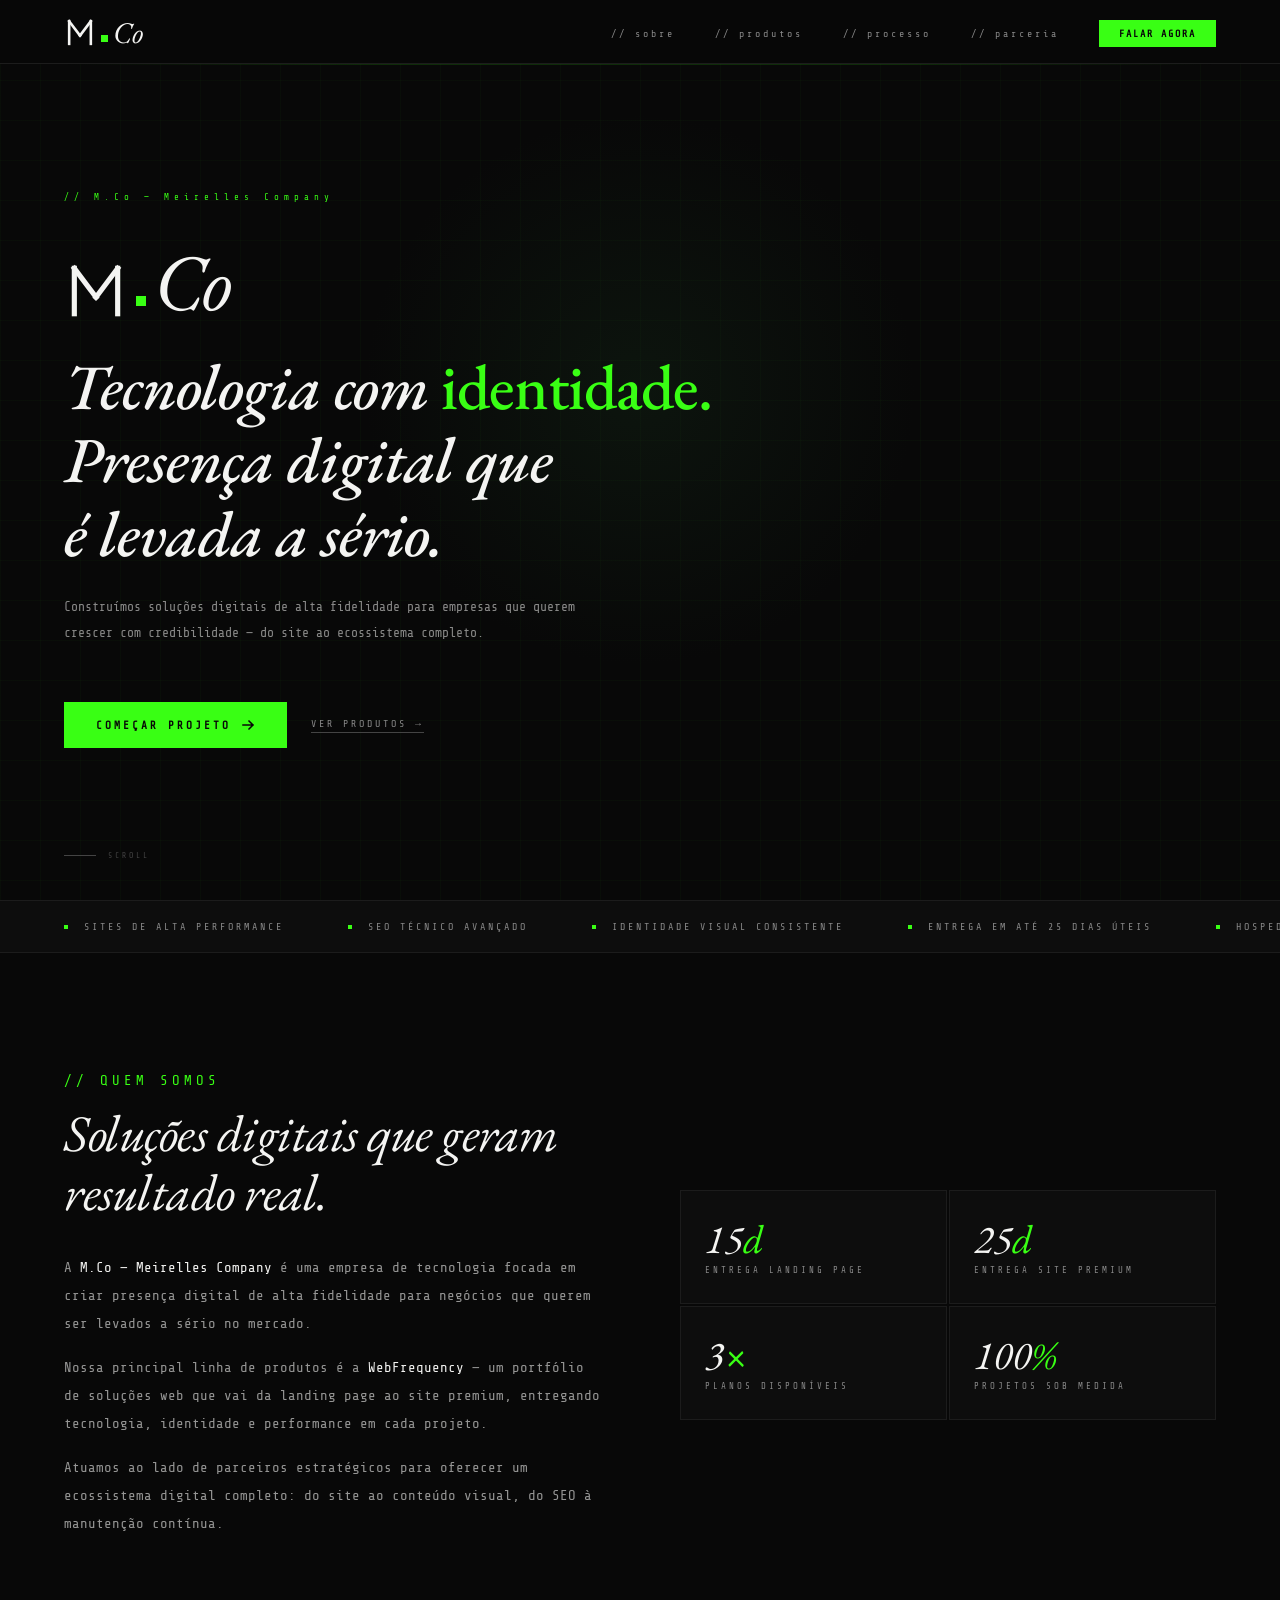
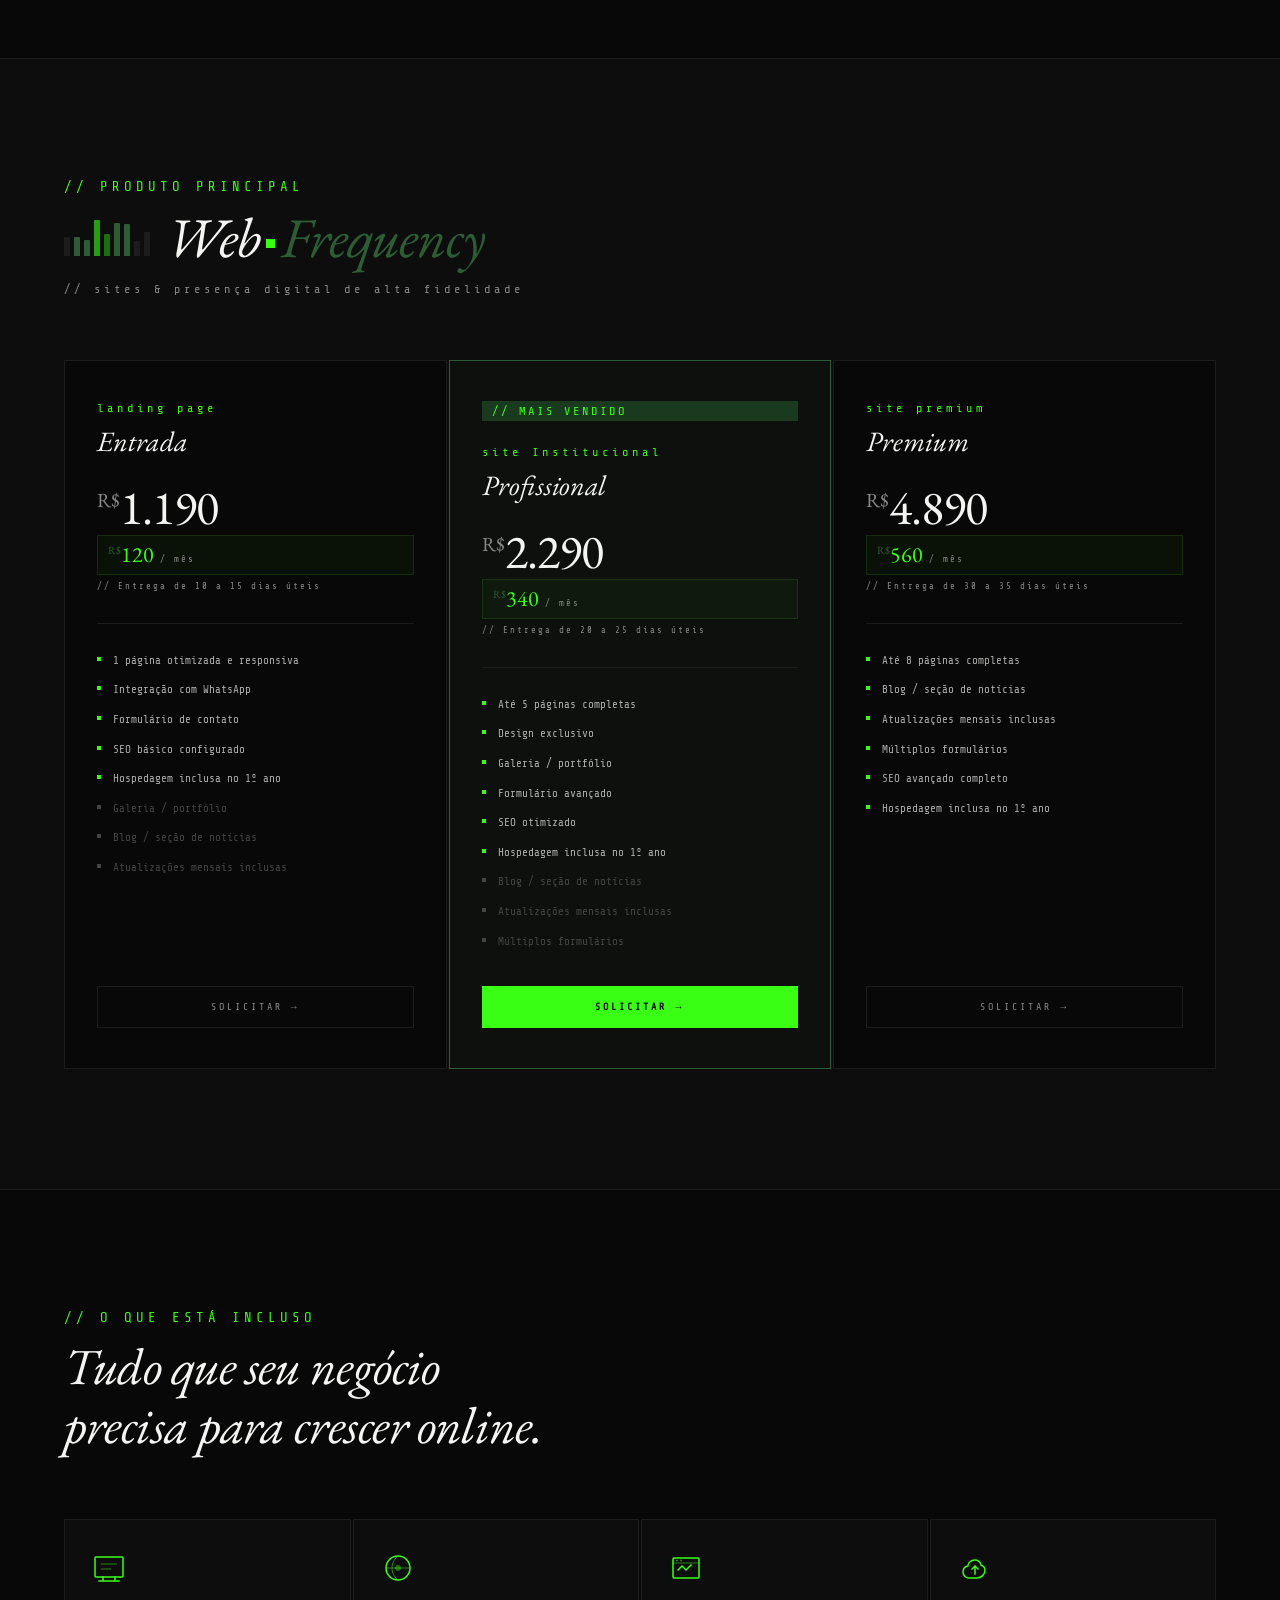
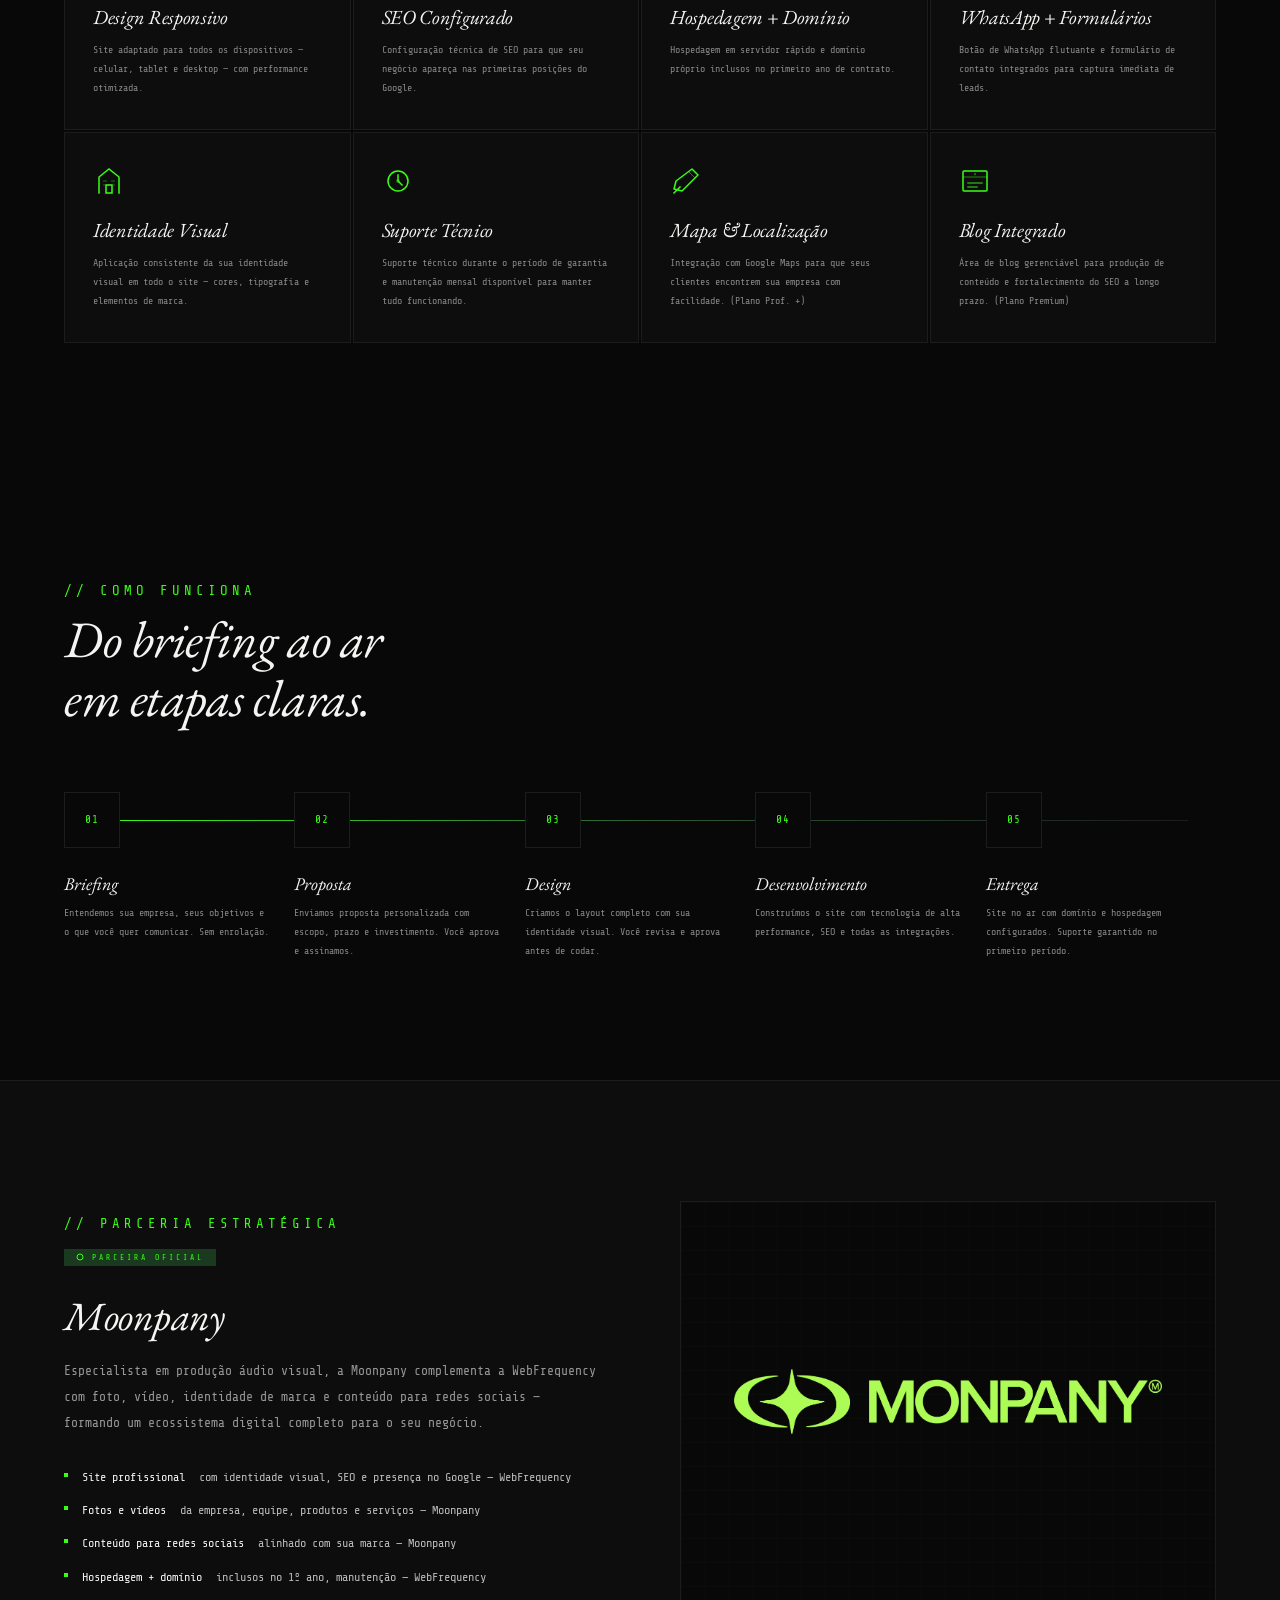
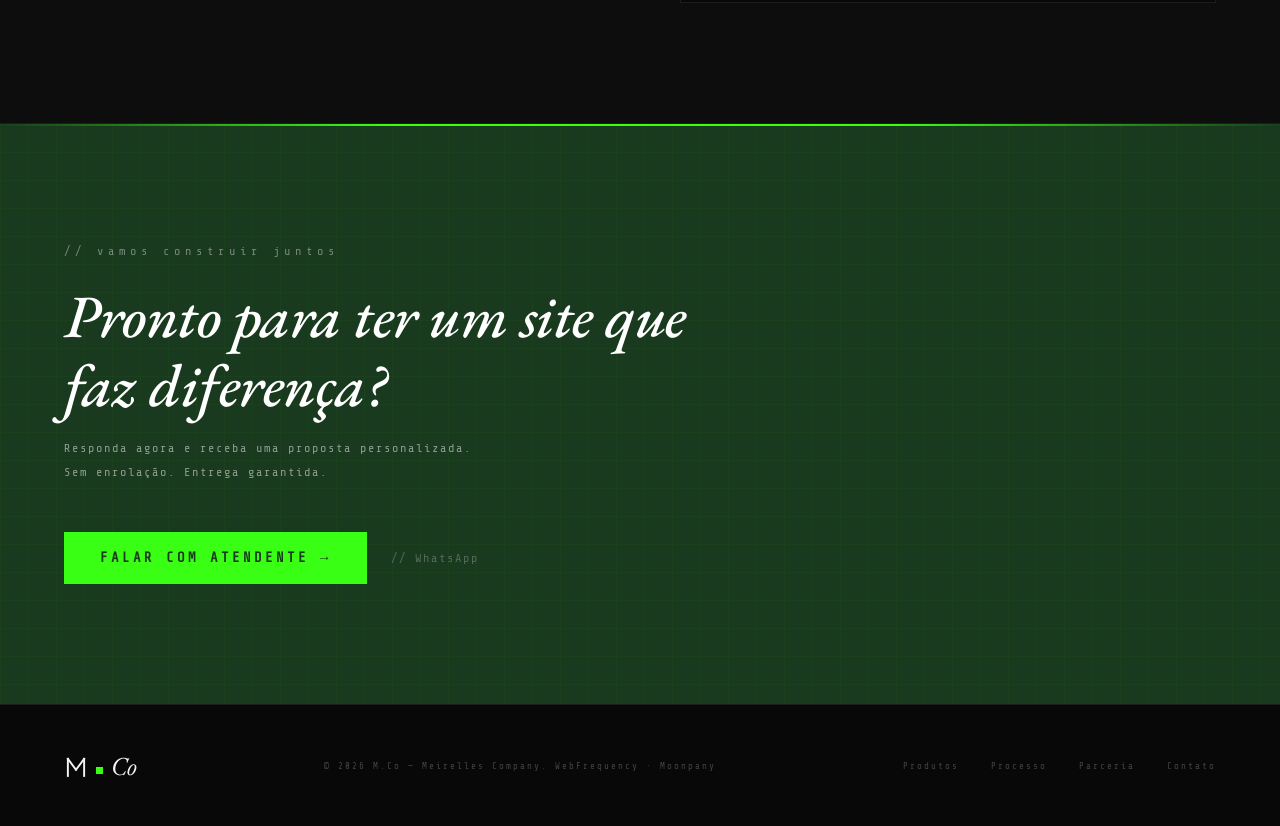
==== commit 08a5eeb9: "adjust paths" ====
--- a/Index.html
+++ b/Index.html
@@ -33,7 +33,7 @@
 /* ── UTILITIES ── */
 .neon { color: var(--neon); }
 .label {
-  font-size: 9px;
+  font-size: 14px;
   color: var(--neon);
   letter-spacing: 4px;
   text-transform: uppercase;
@@ -61,23 +61,24 @@
 
 .nav-logo {
   display: flex;
-  align-items: center;
-  gap: 6px;
+  align-items: flex-end;
+  gap: 5px;
   text-decoration: none;
 }
 
 .nav-logo svg { flex-shrink: 0; }
 
 .nav-logo-dot {
-  width: 5px; height: 5px;
+  width: 7px; height: 7px;
   background: var(--neon);
-  margin-bottom: -2px;
+  flex-shrink: 0;
+  margin-bottom: 6px;
 }
 
 .nav-logo-co {
   font-family: 'EB Garamond', serif;
   font-style: italic;
-  font-size: 26px;
+  font-size: 30px;
   color: var(--white);
   line-height: 1;
   letter-spacing: -0.5px;
@@ -439,7 +440,7 @@
 .wf-name .freq { color: var(--green-m); }
 
 .wf-tagline {
-  font-size: 10px;
+  font-size: 12px;
   color: var(--gray);
   letter-spacing: 4px;
   margin-bottom: 64px;
@@ -461,6 +462,8 @@
   overflow: hidden;
   transition: border-color 0.3s;
   cursor: default;
+  display: flex;
+  flex-direction: column;
 }
 
 .plan-card:hover { border-color: var(--gray-dim); }
@@ -476,14 +479,14 @@
   display: inline-block;
   background: var(--green);
   color: var(--neon);
-  font-size: 7px;
+  font-size: 12px;
   letter-spacing: 3px;
   padding: 3px 10px;
   margin-bottom: 24px;
 }
 
 .plan-name-label {
-  font-size: 9px;
+  font-size: 12px;
   color: var(--neon);
   letter-spacing: 4px;
   margin-bottom: 8px;
@@ -531,6 +534,7 @@
   display: flex;
   flex-direction: column;
   gap: 12px;
+  flex: 1;
 }
 
 .plan-features li {
@@ -810,7 +814,7 @@
 }
 
 .cta-eyebrow {
-  font-size: 9px;
+  font-size: 12px;
   color: rgba(255,255,255,.4);
   letter-spacing: 5px;
   margin-bottom: 24px;
@@ -849,7 +853,7 @@
   background: var(--neon);
   color: var(--green);
   text-decoration: none;
-  font-size: 11px;
+  font-size: 14px;
   font-weight: 700;
   letter-spacing: 3px;
   padding: 18px 36px;
@@ -859,7 +863,7 @@
 .cta-btn:hover { opacity: 0.88; }
 
 .cta-note {
-  font-size: 9px;
+  font-size: 12px;
   color: rgba(255,255,255,.25);
   letter-spacing: 2px;
 }
@@ -876,15 +880,43 @@
 
 .footer-logo {
   display: flex;
-  align-items: center;
-  gap: 6px;
+  align-items: flex-end;
+  gap: 5px;
 }
 
 .footer-logo-co {
   font-family: 'EB Garamond', serif;
   font-style: italic;
+  font-size: 26px;
+  color: var(--white);
+  line-height: 1;
+}
+
+/* ── PLANO MENSAL ── */
+.plan-monthly {
+  display: flex;
+  align-items: baseline;
+  gap: 6px;
+  margin-bottom: 6px;
+  padding: 8px 10px;
+  background: rgba(57,255,20,.04);
+  border: 1px solid rgba(57,255,20,.12);
+}
+.plan-monthly-val {
+  font-family: 'EB Garamond', serif;
   font-size: 22px;
-  color: var(--white);
+  color: var(--neon);
+  line-height: 1;
+}
+.plan-monthly-val sup {
+  font-size: 11px;
+  vertical-align: super;
+  color: var(--green-m);
+}
+.plan-monthly-label {
+  font-size: 9px;
+  color: var(--gray);
+  letter-spacing: 2px;
 }
 
 .footer-copy {
@@ -967,10 +999,10 @@
 <nav>
   <a href="#" class="nav-logo">
     <svg width="32" height="32" viewBox="0 0 62 62" fill="none">
-      <line x1="10" y1="52" x2="10" y2="10" stroke="#F4F4F2" stroke-width="5" stroke-linecap="square"/>
-      <line x1="10" y1="10" x2="31" y2="36" stroke="#F4F4F2" stroke-width="5" stroke-linecap="square"/>
-      <line x1="31" y1="36" x2="52" y2="10" stroke="#F4F4F2" stroke-width="5" stroke-linecap="square"/>
-      <line x1="52" y1="10" x2="52" y2="52" stroke="#F4F4F2" stroke-width="5" stroke-linecap="square"/>
+      <line x1="10" y1="54" x2="10" y2="10" stroke="#F4F4F2" stroke-width="5" stroke-linecap="square"/>
+      <line x1="10" y1="10" x2="31" y2="38" stroke="#F4F4F2" stroke-width="5" stroke-linecap="square"/>
+      <line x1="31" y1="38" x2="52" y2="10" stroke="#F4F4F2" stroke-width="5" stroke-linecap="square"/>
+      <line x1="52" y1="10" x2="52" y2="54" stroke="#F4F4F2" stroke-width="5" stroke-linecap="square"/>
     </svg>
     <div class="nav-logo-dot"></div>
     <span class="nav-logo-co">Co</span>
@@ -1050,7 +1082,7 @@
     </div>
     <div class="sobre-stats reveal" style="transition-delay: 0.15s;">
       <div class="stat-card">
-        <div class="stat-num">7<span>d</span></div>
+        <div class="stat-num">15<span>d</span></div>
         <div class="stat-label">ENTREGA LANDING PAGE</div>
       </div>
       <div class="stat-card">
@@ -1097,8 +1129,9 @@
     <div class="plan-card reveal" style="transition-delay: 0.1s;">
       <div class="plan-name-label">landing page</div>
       <div class="plan-name">Entrada</div>
-      <div class="plan-price"><sup>R$</sup>890</div>
-      <div class="plan-prazo">// entrega em até 7 dias úteis</div>
+      <div class="plan-price"><sup>R$</sup>1.190</div>
+      <div class="plan-monthly"><span class="plan-monthly-val"><sup>R$</sup>120</span><span class="plan-monthly-label">/ mês</span></div>
+      <div class="plan-prazo">// Entrega de 10 a 15 dias úteis</div>
       <div class="plan-divider"></div>
       <ul class="plan-features">
         <li>1 página otimizada e responsiva</li>
@@ -1106,10 +1139,9 @@
         <li>Formulário de contato</li>
         <li>SEO básico configurado</li>
         <li>Hospedagem inclusa no 1º ano</li>
-        <li>Domínio incluso no 1º ano</li>
-        <li class="muted">Blog integrado</li>
-        <li class="muted">Múltiplas páginas</li>
-        <li class="muted">Integrações avançadas</li>
+        <li class="muted">Galeria / portfólio</li>
+        <li class="muted">Blog / seção de notícias</li>
+        <li class="muted">Atualizações mensais inclusas</li>
       </ul>
       <a href="#contato" class="plan-cta">SOLICITAR →</a>
     </div>
@@ -1117,21 +1149,22 @@
     <!-- Site Profissional -->
     <div class="plan-card featured reveal" style="transition-delay: 0.2s;">
       <div class="plan-badge">// MAIS VENDIDO</div>
-      <div class="plan-name-label">site profissional</div>
+      <div class="plan-name-label">site Institucional</div>
       <div class="plan-name">Profissional</div>
-      <div class="plan-price"><sup>R$</sup>2.490</div>
-      <div class="plan-prazo">// entrega em até 15 dias úteis</div>
+      <div class="plan-price"><sup>R$</sup>2.290</div>
+      <div class="plan-monthly"><span class="plan-monthly-val"><sup>R$</sup>340</span><span class="plan-monthly-label">/ mês</span></div>
+      <div class="plan-prazo">// Entrega de 20 a 25 dias úteis</div>
       <div class="plan-divider"></div>
       <ul class="plan-features">
         <li>Até 5 páginas completas</li>
-        <li>Integração com WhatsApp</li>
-        <li>Formulário de contato</li>
-        <li>SEO técnico completo</li>
+        <li>Design exclusivo</li>
+        <li>Galeria / portfólio</li>
+        <li>Formulário avançado</li>
+        <li>SEO otimizado</li>
         <li>Hospedagem inclusa no 1º ano</li>
-        <li>Domínio incluso no 1º ano</li>
-        <li>Mapa e localização integrados</li>
-        <li>Galeria de produtos/serviços</li>
-        <li class="muted">Blog integrado</li>
+        <li class="muted">Blog / seção de notícias</li>
+        <li class="muted">Atualizações mensais inclusas</li>
+        <li class="muted">Múltiplos formulários</li>
       </ul>
       <a href="#contato" class="plan-cta">SOLICITAR →</a>
     </div>
@@ -1141,27 +1174,19 @@
       <div class="plan-name-label">site premium</div>
       <div class="plan-name">Premium</div>
       <div class="plan-price"><sup>R$</sup>4.890</div>
-      <div class="plan-prazo">// entrega em até 25 dias úteis</div>
+      <div class="plan-monthly"><span class="plan-monthly-val"><sup>R$</sup>560</span><span class="plan-monthly-label">/ mês</span></div>
+      <div class="plan-prazo">// Entrega de 30 a 35 dias úteis</div>
       <div class="plan-divider"></div>
       <ul class="plan-features">
-        <li>Até 8 páginas sob medida</li>
-        <li>Integração com WhatsApp</li>
-        <li>Formulário de contato avançado</li>
-        <li>SEO avançado + performance</li>
+        <li>Até 8 páginas completas</li>
+        <li>Blog / seção de notícias</li>
+        <li>Atualizações mensais inclusas</li>
+        <li>Múltiplos formulários</li>
+        <li>SEO avançado completo</li>
         <li>Hospedagem inclusa no 1º ano</li>
-        <li>Domínio incluso no 1º ano</li>
-        <li>Mapa e localização integrados</li>
-        <li>Blog integrado e gerenciável</li>
-        <li>Integrações personalizadas</li>
       </ul>
       <a href="#contato" class="plan-cta">SOLICITAR →</a>
     </div>
-  </div>
-
-  <div style="margin-top:24px; max-width:1200px;">
-    <p style="font-size:9px;color:var(--gray-dim);letter-spacing:2px;">
-      * Todos os planos incluem suporte técnico no período de garantia. Manutenção mensal disponível como serviço adicional.
-    </p>
   </div>
 </section>
 
@@ -1326,15 +1351,7 @@
       </ul>
     </div>
     <div class="moonpany-visual reveal" style="transition-delay:0.2s;">
-      <div class="moonpany-placeholder">
-        <svg width="64" height="64" viewBox="0 0 64 64" fill="none">
-          <rect x="4" y="12" width="40" height="32" rx="1" stroke="#444" stroke-width="1.5"/>
-          <path d="M44 20l12-6v24l-12-6V20z" stroke="#444" stroke-width="1.5" stroke-linejoin="round"/>
-          <circle cx="24" cy="28" r="6" stroke="#444" stroke-width="1.5"/>
-          <path d="M4 36l10-10 8 8 6-6 16 16" stroke="#444" stroke-width="1" opacity=".5"/>
-        </svg>
-        <p>produção áudio visual</p>
-      </div>
+      <img src="assets/CompositionLogo-MNPY-Green.png" width="80%" height="auto"/>
     </div>
   </div>
 </section>
@@ -1349,10 +1366,10 @@
       Sem enrolação. Entrega garantida.
     </div>
     <div class="cta-actions">
-      <a href="https://wa.me/55" class="cta-btn">
-        FALAR COM LUCAS →
+      <a href="https://wa.me/5514997597300" class="cta-btn">
+        FALAR COM ATENDENTE →
       </a>
-      <span class="cta-note">// WhatsApp · Resposta em até 2h</span>
+      <span class="cta-note">// WhatsApp</span>
     </div>
   </div>
 </section>
@@ -1361,13 +1378,13 @@
 <footer>
   <div class="footer-logo">
     <svg width="24" height="24" viewBox="0 0 62 62" fill="none">
-      <line x1="10" y1="52" x2="10" y2="10" stroke="#F4F4F2" stroke-width="5" stroke-linecap="square"/>
-      <line x1="10" y1="10" x2="31" y2="36" stroke="#F4F4F2" stroke-width="5" stroke-linecap="square"/>
-      <line x1="31" y1="36" x2="52" y2="10" stroke="#F4F4F2" stroke-width="5" stroke-linecap="square"/>
-      <line x1="52" y1="10" x2="52" y2="52" stroke="#F4F4F2" stroke-width="5" stroke-linecap="square"/>
+      <line x1="10" y1="54" x2="10" y2="10" stroke="#F4F4F2" stroke-width="5" stroke-linecap="square"/>
+      <line x1="10" y1="10" x2="31" y2="38" stroke="#F4F4F2" stroke-width="5" stroke-linecap="square"/>
+      <line x1="31" y1="38" x2="52" y2="10" stroke="#F4F4F2" stroke-width="5" stroke-linecap="square"/>
+      <line x1="52" y1="10" x2="52" y2="54" stroke="#F4F4F2" stroke-width="5" stroke-linecap="square"/>
     </svg>
-    <div style="width:4px;height:4px;background:var(--neon);margin-bottom:-1px;margin-left:4px;"></div>
-    <span class="footer-logo-co" style="margin-left:4px;">Co</span>
+    <div style="width:7px;height:7px;background:var(--neon);margin-bottom:5px;margin-left:3px;flex-shrink:0;"></div>
+    <span class="footer-logo-co" style="margin-left:3px;">Co</span>
   </div>
   <div class="footer-copy">© 2026 M.Co — Meirelles Company. WebFrequency · Moonpany</div>
   <div class="footer-links">
@@ -1477,4 +1494,4 @@
 </script>
 
 </body>
-</html>
+</html>
